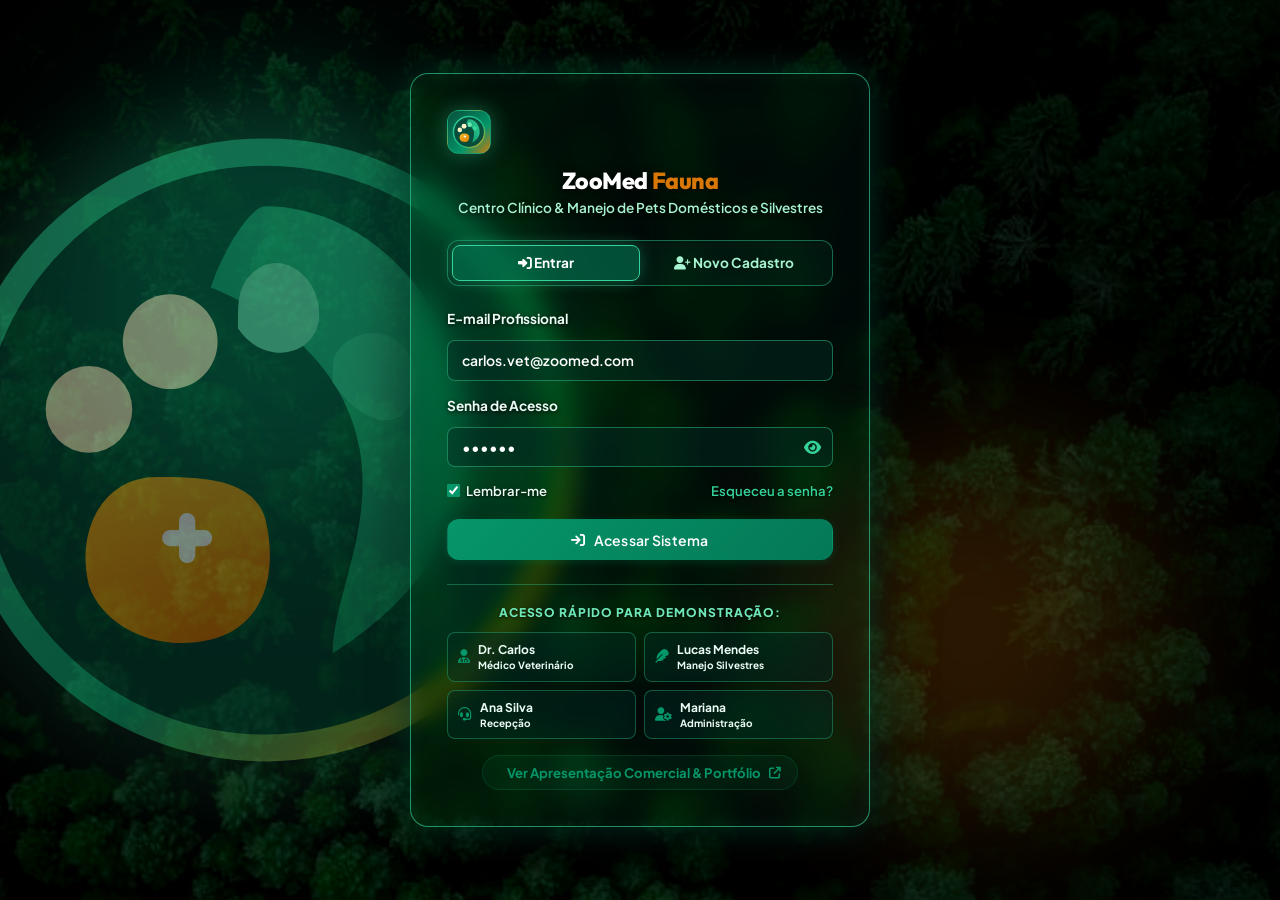
==== frontend/index.html @ 8cc3b947 "atualizações" ====
<!DOCTYPE html>
<html lang="pt-BR">
<head>
  <meta charset="UTF-8">
  <meta name="viewport" content="width=device-width, initial-scale=1.0">
  <title>ZooMed Fauna & Domésticos - Clínica Veterinária & Silvestres</title>
  <meta name="description" content="Sistema de gestão veterinária especializado em atendimento clínico médico e consultoria de manejo para pets domésticos e fauna silvestre/exótica.">
  
  <!-- Fontes do Google & Font Awesome -->
  <link rel="stylesheet" href="https://cdnjs.cloudflare.com/ajax/libs/font-awesome/6.4.0/css/all.min.css">
  <link rel="stylesheet" href="css/style.css">
</head>
<body>

  <!-- ========================================================================= -->
  <!-- TELA DE LOGIN & AUTENTICAÇÃO (Fundo Florestal Esmeralda & Card Vidro Fosco)  -->
  <!-- ========================================================================= -->
  <div id="login-screen" class="login-screen">
    
    <!-- Imagem de Fundo com Textura Natural e Camada de Ofuscamento Esmeralda -->
    <div class="login-bg-photo">
      <img src="assets/images/forest-bg.jpg" alt="Floresta Fauna" class="login-forest-img">
    </div>
    <div class="login-bg-overlay"></div>

    <!-- Orbes Ambientais de Luz Orgânica -->
    <div class="ambient-orb ambient-orb-1"></div>
    <div class="ambient-orb ambient-orb-2"></div>

    <!-- Marca d'Água Monumental da Logo ZooMed Fauna no Canto Esquerdo -->
    <div class="login-bg-watermark">
      <svg viewBox="0 0 48 48" fill="none" xmlns="http://www.w3.org/2000/svg">
        <defs>
          <linearGradient id="wm-grad-primary" x1="0%" y1="0%" x2="100%" y2="100%">
            <stop offset="0%" stop-color="#34d399" />
            <stop offset="60%" stop-color="#10b981" />
            <stop offset="100%" stop-color="#f59e0b" />
          </linearGradient>
          <linearGradient id="wm-grad-leaf" x1="0%" y1="100%" x2="100%" y2="0%">
            <stop offset="0%" stop-color="#059669" />
            <stop offset="100%" stop-color="#34d399" />
          </linearGradient>
          <linearGradient id="wm-grad-amber" x1="0%" y1="0%" x2="100%" y2="100%">
            <stop offset="0%" stop-color="#fbbf24" />
            <stop offset="100%" stop-color="#d97706" />
          </linearGradient>
        </defs>
        <circle cx="24" cy="24" r="22" fill="#064e3b" stroke="url(#wm-grad-primary)" stroke-width="2" />
        <path d="M24 6 C32 6 40 14 39 26 C38 31 34 36 29 39 C29 35 32 30 31 24 C30 18 25 14 20 12 C21 9 23 6 24 6Z" fill="url(#wm-grad-leaf)" opacity="0.95" />
        <path d="M16 26 C12 26 10 30 11 34 C12 37 16 39 20 38 C24 37 25 33 24 29 C23 26 19 26 16 26 Z" fill="url(#wm-grad-amber)" />
        <circle cx="11" cy="21" r="3.2" fill="#fef3c7" />
        <circle cx="17" cy="16" r="3.5" fill="#fef3c7" />
        <path d="M23 11 C25 9 28 11 28 14 C28 17 24 18 22 15 C22 13 22 12 23 11 Z" fill="#6ee7b7" />
        <path d="M30 16 C33 14 36 17 35 20 C34 23 31 22 29 19 C29 17 29 17 30 16 Z" fill="#34d399" />
        <path d="M17 30.5 H19.5 M18.25 29.25 V31.75" stroke="#ffffff" stroke-width="1.2" stroke-linecap="round" />
      </svg>
    </div>

    <!-- Card de Login Centralizado em Vidro Fosco -->
    <div class="login-card-glass">
      
      <!-- Cabeçalho com Emblema da Marca -->
      <div class="login-header">
        <div class="brand-logo-wrap login-logo-center">
          <svg viewBox="0 0 48 48" fill="none" xmlns="http://www.w3.org/2000/svg">
            <defs>
              <linearGradient id="login-grad-primary" x1="0%" y1="0%" x2="100%" y2="100%">
                <stop offset="0%" stop-color="#34d399" />
                <stop offset="60%" stop-color="#10b981" />
                <stop offset="100%" stop-color="#f59e0b" />
              </linearGradient>
              <linearGradient id="login-grad-leaf" x1="0%" y1="100%" x2="100%" y2="0%">
                <stop offset="0%" stop-color="#059669" />
                <stop offset="100%" stop-color="#34d399" />
              </linearGradient>
              <linearGradient id="login-grad-amber" x1="0%" y1="0%" x2="100%" y2="100%">
                <stop offset="0%" stop-color="#fbbf24" />
                <stop offset="100%" stop-color="#d97706" />
              </linearGradient>
            </defs>
            <circle cx="24" cy="24" r="22" fill="#064e3b" stroke="url(#login-grad-primary)" stroke-width="2" />
            <path d="M24 6 C32 6 40 14 39 26 C38 31 34 36 29 39 C29 35 32 30 31 24 C30 18 25 14 20 12 C21 9 23 6 24 6Z" fill="url(#login-grad-leaf)" opacity="0.95" />
            <path d="M16 26 C12 26 10 30 11 34 C12 37 16 39 20 38 C24 37 25 33 24 29 C23 26 19 26 16 26 Z" fill="url(#login-grad-amber)" />
            <circle cx="11" cy="21" r="3.2" fill="#fef3c7" />
            <circle cx="17" cy="16" r="3.5" fill="#fef3c7" />
            <path d="M23 11 C25 9 28 11 28 14 C28 17 24 18 22 15 C22 13 22 12 23 11 Z" fill="#6ee7b7" />
            <path d="M30 16 C33 14 36 17 35 20 C34 23 31 22 29 19 C29 17 29 17 30 16 Z" fill="#34d399" />
            <path d="M17 30.5 H19.5 M18.25 29.25 V31.75" stroke="#ffffff" stroke-width="1.2" stroke-linecap="round" />
          </svg>
        </div>
        <h2>ZooMed <span style="color:var(--accent-amber);">Fauna</span></h2>
        <p>Centro Clínico & Manejo de Pets Domésticos e Silvestres</p>
      </div>

      <!-- Abas de Alternância: Entrar vs. Cadastre-se -->
      <div class="login-tabs">
        <button type="button" class="login-tab-btn active" id="btn-tab-login" onclick="switchAuthTab('login')">
          <i class="fa-solid fa-right-to-bracket"></i> Entrar
        </button>
        <button type="button" class="login-tab-btn" id="btn-tab-cadastro" onclick="switchAuthTab('cadastro')">
          <i class="fa-solid fa-user-plus"></i> Novo Cadastro
        </button>
      </div>

      <!-- Formulário 1: Login de Usuário Existente -->
      <div id="auth-login-view" class="auth-form-view active">
        <form id="form-login" onsubmit="fazerLogin(event)">
          <div class="form-group mb-2">
            <label class="form-label" for="login-email">E-mail Profissional</label>
            <input type="email" id="login-email" class="form-control" placeholder="carlos.vet@zoomed.com" value="carlos.vet@zoomed.com" required>
          </div>

          <div class="form-group">
            <label class="form-label" for="login-password">Senha de Acesso</label>
            <div class="password-input-wrap">
              <input type="password" id="login-password" class="form-control" placeholder="••••••••" value="123456" required>
              <button type="button" class="password-toggle-btn" onclick="togglePasswordVisibility('login-password', 'login-pwd-icon')">
                <i class="fa-solid fa-eye" id="login-pwd-icon"></i>
              </button>
            </div>
          </div>

          <div class="form-actions-bar">
            <label style="display:flex; align-items:center; gap:0.4rem; cursor:pointer;">
              <input type="checkbox" checked style="accent-color:var(--primary);"> Lembrar-me
            </label>
            <a href="javascript:void(0)" onclick="alert('Instruções de recuperação enviadas para o e-mail cadastrado.')" style="color:var(--primary-hover); text-decoration:none; font-weight:600;">Esqueceu a senha?</a>
          </div>

          <button type="submit" class="btn btn-primary login-submit-btn">
            <i class="fa-solid fa-arrow-right-to-bracket"></i> Acessar Sistema
          </button>
        </form>
      </div>

      <!-- Formulário 2: Novo Cadastro de Profissional -->
      <div id="auth-cadastro-view" class="auth-form-view">
        <form id="form-cadastro-auth" onsubmit="fazerCadastroAuth(event)">
          <div class="form-group mb-2">
            <label class="form-label">Nome Completo *</label>
            <input type="text" id="auth-reg-nome" class="form-control" placeholder="Ex: Dra. Juliana Matos" required>
          </div>

          <div class="form-group mb-2">
            <label class="form-label">E-mail *</label>
            <input type="email" id="auth-reg-email" class="form-control" placeholder="juliana.vet@zoomed.com" required>
          </div>

          <div class="form-group mb-2">
            <label class="form-label">Cargo / Especialidade *</label>
            <select id="auth-reg-cargo" class="form-control" required onchange="toggleAuthRegCRMV(this.value)">
              <option value="Veterinário">Médico(a) Veterinário(a)</option>
              <option value="Adestrador / Esp. Silvestres">Adestrador / Especialista em Silvestres</option>
              <option value="Atendente">Atendente / Recepcionista</option>
            </select>
          </div>

          <div class="form-group mb-2" id="auth-reg-crmv-group">
            <label class="form-label">Número do CRMV *</label>
            <input type="text" id="auth-reg-crmv" class="form-control" placeholder="CRMV/SP 99887">
          </div>

          <div class="form-group mb-2">
            <label class="form-label">Criar Senha *</label>
            <input type="password" id="auth-reg-password" class="form-control" placeholder="Mínimo 6 caracteres" required>
          </div>

          <button type="submit" class="btn btn-primary login-submit-btn mt-1">
            <i class="fa-solid fa-check"></i> Concluir Cadastro & Entrar
          </button>
        </form>
      </div>

      <!-- Seção de Acesso Rápido (Demonstração de Perfis) -->
      <div class="login-quick-section">
        <div class="login-quick-title">Acesso Rápido para Demonstração:</div>
        <div class="login-quick-grid">
          <button type="button" class="quick-user-btn" onclick="loginQuick('vet')" title="Entrar como Dr. Carlos">
            <i class="fa-solid fa-user-doctor"></i>
            <div><strong>Dr. Carlos</strong><br><small>Médico Veterinário</small></div>
          </button>
          <button type="button" class="quick-user-btn" onclick="loginQuick('adestrador')" title="Entrar como Lucas Mendes">
            <i class="fa-solid fa-feather"></i>
            <div><strong>Lucas Mendes</strong><br><small>Manejo Silvestres</small></div>
          </button>
          <button type="button" class="quick-user-btn" onclick="loginQuick('recepcao')" title="Entrar como Ana Silva">
            <i class="fa-solid fa-headset"></i>
            <div><strong>Ana Silva</strong><br><small>Recepção</small></div>
          </button>
          <button type="button" class="quick-user-btn" onclick="loginQuick('admin')" title="Entrar como Mariana">
            <i class="fa-solid fa-user-gear"></i>
            <div><strong>Mariana</strong><br><small>Administração</small></div>
          </button>
        </div>
        <div style="margin-top: 16px; text-align: center;">
          <a href="portfolio.html" target="_blank" style="display: inline-flex; align-items: center; gap: 8px; font-size: 0.82rem; font-weight: 700; color: #059669; text-decoration: none; padding: 8px 16px; background: rgba(5, 150, 105, 0.08); border-radius: 50px; border: 1px solid rgba(5, 150, 105, 0.2); transition: all 0.2s ease;">
            <i class="fa-solid fa-sparkles" style="color: #d97706;"></i> Ver Apresentação Comercial & Portfólio
            <i class="fa-solid fa-arrow-up-right-from-square" style="font-size: 0.75rem;"></i>
          </a>
        </div>
      </div>

    </div>
  </div>

  <!-- ========================================================================= -->
  <!-- APLICAÇÃO PRINCIPAL (APP CONTAINER)                                       -->
  <!-- ========================================================================= -->
  <div id="app-container" style="display:none;">
    
    <!-- Sidebar de Navegação -->
    <aside class="sidebar">
      <div>
        <!-- Logo e Marca com Identidade Bio-Harmônica -->
        <div class="brand">
          <div class="brand-logo-wrap" title="ZooMed Fauna & Domésticos">
            <svg viewBox="0 0 48 48" fill="none" xmlns="http://www.w3.org/2000/svg">
              <defs>
                <linearGradient id="logo-grad-primary" x1="0%" y1="0%" x2="100%" y2="100%">
                  <stop offset="0%" stop-color="#34d399" />
                  <stop offset="60%" stop-color="#10b981" />
                  <stop offset="100%" stop-color="#f59e0b" />
                </linearGradient>
                <linearGradient id="logo-grad-leaf" x1="0%" y1="100%" x2="100%" y2="0%">
                  <stop offset="0%" stop-color="#059669" />
                  <stop offset="100%" stop-color="#34d399" />
                </linearGradient>
                <linearGradient id="logo-grad-amber" x1="0%" y1="0%" x2="100%" y2="100%">
                  <stop offset="0%" stop-color="#fbbf24" />
                  <stop offset="100%" stop-color="#d97706" />
                </linearGradient>
              </defs>
              
              <!-- Círculo de Proteção e Fundo Orgânico -->
              <circle cx="24" cy="24" r="22" fill="#064e3b" stroke="url(#logo-grad-primary)" stroke-width="2" />
              
              <!-- Folha Tropical & Silhueta Silvestre -->
              <path d="M24 6 C32 6 40 14 39 26 C38 31 34 36 29 39 C29 35 32 30 31 24 C30 18 25 14 20 12 C21 9 23 6 24 6Z" fill="url(#logo-grad-leaf)" opacity="0.95" />
              <path d="M24 6 C28 14 31 22 29 39" stroke="#a7f3d0" stroke-width="1.2" stroke-linecap="round" opacity="0.6"/>
              <path d="M27 16 C31 16 34 18 36 22" stroke="#a7f3d0" stroke-width="1.2" stroke-linecap="round" opacity="0.6"/>

              <!-- Pata Pet Doméstica Acolhedora -->
              <path d="M16 26 C12 26 10 30 11 34 C12 37 16 39 20 38 C24 37 25 33 24 29 C23 26 19 26 16 26 Z" fill="url(#logo-grad-amber)" />
              
              <!-- Dígitos de Transição Doméstico -> Silvestre -->
              <circle cx="11" cy="21" r="3.2" fill="#fef3c7" />
              <circle cx="17" cy="16" r="3.5" fill="#fef3c7" />
              <path d="M23 11 C25 9 28 11 28 14 C28 17 24 18 22 15 C22 13 22 12 23 11 Z" fill="#6ee7b7" />
              <path d="M30 16 C33 14 36 17 35 20 C34 23 31 22 29 19 C29 17 29 17 30 16 Z" fill="#34d399" />
              
              <!-- Cruz de Saúde Veterinária -->
              <path d="M17 30.5 H19.5 M18.25 29.25 V31.75" stroke="#ffffff" stroke-width="1.2" stroke-linecap="round" />
            </svg>
          </div>
          
          <div class="brand-text-container">
            <div class="brand-title">ZooMed <span class="accent-text">Fauna</span></div>
            <div class="brand-subtitle">Domésticos & Silvestres</div>
            <div class="brand-badge-pill">Atendimento Integrado</div>
          </div>
        </div>

        <!-- Menu Lateral com Módulos Separados -->
        <nav class="nav-menu">
          <a class="nav-item active" data-tab="dashboard" id="nav-item-dashboard">
            <i class="fa-solid fa-chart-pie"></i>
            <span>Dashboard / Fila</span>
            <span class="badge-count" id="badge-fila-count">0</span>
          </a>
          <a class="nav-item" data-tab="funcionarios" id="nav-item-funcionarios">
            <i class="fa-solid fa-user-doctor"></i>
            <span>Corpo Clínico & Equipe</span>
          </a>
          <a class="nav-item" data-tab="tutores-pets" id="nav-item-tutores-pets">
            <i class="fa-solid fa-shield-cat"></i>
            <span>Tutores & Pacientes</span>
          </a>
          <a class="nav-item" data-tab="agenda" id="nav-item-agenda">
            <i class="fa-solid fa-calendar-check"></i>
            <span>Agenda & Atendimentos</span>
          </a>
          
          <!-- Módulo Médico Separado -->
          <a class="nav-item" data-tab="prontuario-clinico" id="nav-vet-item">
            <i class="fa-solid fa-stethoscope"></i>
            <span>Prontuário Clínico (Vet)</span>
          </a>

          <!-- Módulo de Manejo Silvestre Separado -->
          <a class="nav-item" data-tab="guia-manejo" id="nav-manejo-item">
            <i class="fa-solid fa-leaf"></i>
            <span>Guia de Manejo Silvestre</span>
          </a>

          <!-- Atalho para o Showcase / Portfólio de Apresentação -->
          <a class="nav-item" href="portfolio.html" target="_blank" style="margin-top: 14px; background: rgba(5, 150, 105, 0.12); border: 1px dashed rgba(5, 150, 105, 0.4); color: var(--primary);">
            <i class="fa-solid fa-sparkles" style="color: var(--accent-amber);"></i>
            <span>Apresentação / Showcase</span>
            <i class="fa-solid fa-arrow-up-right-from-square" style="font-size: 0.72rem; margin-left: auto; opacity: 0.7;"></i>
          </a>
        </nav>
      </div>

      <!-- Seletor de Perfil de Usuário Logado & Botão de Logout -->
      <div class="user-profile-widget">
        <div class="user-profile-label">
          <i class="fa-solid fa-circle-user"></i>
          Perfil Ativo no Sistema
        </div>
        <select id="user-role-select" class="role-select" onchange="switchUserRole(this.value)">
          <option value="vet">Dr. Carlos (Médico Veterinário)</option>
          <option value="adestrador">Lucas Mendes (Adestrador / Silvestres)</option>
          <option value="recepcao">Ana Silva (Atendente Recepção)</option>
          <option value="admin">Mariana (Administradora Geral)</option>
        </select>
        <button type="button" class="btn-logout" onclick="fazerLogout()">
          <i class="fa-solid fa-right-from-bracket"></i> Encerrar Sessão
        </button>
      </div>
    </aside>

    <!-- Área Principal -->
    <div class="main-wrapper">
      
      <!-- Topbar Header -->
      <header class="topbar">
        <div class="page-header-info">
          <h1 id="page-title">Dashboard & Fila do Dia</h1>
          <p id="page-subtitle">Acompanhamento dos atendimentos clínicos e consultorias de manejo para pets comuns e silvestres</p>
        </div>

        <div class="topbar-actions">
          <div class="active-role-badge" id="role-badge">
            <i class="fa-solid fa-user-doctor"></i>
            <span id="role-badge-text">Dr. Carlos Eduardo (Médico Veterinário)</span>
          </div>
          <span style="font-size: 0.85rem; color: var(--text-muted); font-weight: 500;" id="current-date-display">--/--/----</span>
        </div>
      </header>

      <!-- Conteúdo da Aplicação -->
      <main class="content-area">

        <!-- =================================================================== -->
        <!-- ABA 1: DASHBOARD & FILA DO DIA                                      -->
        <!-- =================================================================== -->
        <section id="dashboard" class="tab-content active">
          
          <!-- Banner Temático Bio-Harmônico -->
          <div class="hero-welcome-banner">
            <div class="hero-content">
              <h2><i class="fa-solid fa-leaf"></i> Centro Veterinário Integrado: Fauna & Pets</h2>
              <p>Módulos especializados e independentes para <strong>Atendimento Médico Veterinário (Prontuário & CRMV)</strong> e <strong>Consultoria de Manejo Silvestre (Recinto, Enriquecimento e Bem-Estar)</strong>.</p>
              <div class="hero-tags">
                <span class="hero-tag"><i class="fa-solid fa-stethoscope"></i> Prontuário Clínico</span>
                <span class="hero-tag"><i class="fa-solid fa-feather-pointed"></i> Guia de Manejo Silvestre</span>
                <span class="hero-tag"><i class="fa-solid fa-dog"></i> Cães & Gatos</span>
                <span class="hero-tag"><i class="fa-solid fa-dove"></i> Aves & Répteis</span>
              </div>
            </div>
          </div>

          <!-- Cards de Métricas -->
          <div class="metrics-grid">
            <div class="metric-card">
              <div class="metric-icon blue">
                <i class="fa-solid fa-calendar-check"></i>
              </div>
              <div class="metric-data">
                <h3>Atendimentos Hoje</h3>
                <div class="value" id="metric-consultas-hoje">0</div>
              </div>
            </div>

            <div class="metric-card amber">
              <div class="metric-icon amber">
                <i class="fa-solid fa-hourglass-half"></i>
              </div>
              <div class="metric-data">
                <h3>Aguardando na Fila</h3>
                <div class="value" id="metric-aguardando">0</div>
              </div>
            </div>

            <div class="metric-card silvestre">
              <div class="metric-icon silvestre">
                <i class="fa-solid fa-feather-pointed"></i>
              </div>
              <div class="metric-data">
                <h3>Fauna Silvestre / Exótica</h3>
                <div class="value" id="metric-silvestres">0</div>
              </div>
            </div>

            <div class="metric-card domestico">
              <div class="metric-icon domestico">
                <i class="fa-solid fa-paw"></i>
              </div>
              <div class="metric-data">
                <h3>Pets Domésticos</h3>
                <div class="value" id="metric-domesticos">0</div>
              </div>
            </div>
          </div>

          <!-- Fila do Dia -->
          <div class="panel">
            <div class="panel-header">
              <div class="panel-title">
                <i class="fa-solid fa-list-check"></i>
                Fila de Atendimento do Dia
              </div>
            </div>

            <div class="table-responsive">
              <table class="custom-table">
                <thead>
                  <tr>
                    <th>Horário</th>
                    <th>Paciente (Pet & Categoria)</th>
                    <th>Tutor Responsável</th>
                    <th>Tipo de Serviço</th>
                    <th>Profissional Responsável</th>
                    <th>Status</th>
                    <th class="text-right">Ações Rápidas</th>
                  </tr>
                </thead>
                <tbody id="fila-dia-tbody">
                  <!-- Inserido via app.js -->
                </tbody>
              </table>
            </div>
          </div>
        </section>

        <!-- =================================================================== -->
        <!-- ABA 2: CADASTRO DE FUNCIONÁRIOS                                     -->
        <!-- =================================================================== -->
        <section id="funcionarios" class="tab-content">
          <div class="panel">
            <div class="panel-header">
              <div class="panel-title">
                <i class="fa-solid fa-user-doctor"></i>
                Corpo Clínico e Equipe Especializada
              </div>
              <button class="btn btn-primary" onclick="abrirModalNovoFuncionario()">
                <i class="fa-solid fa-user-plus"></i> Novo Membro da Equipe
              </button>
            </div>

            <div class="search-filter-bar">
              <div class="search-box">
                <i class="fa-solid fa-magnifying-glass"></i>
                <input type="text" class="search-input" placeholder="Buscar por nome, cargo ou CPF..." onkeyup="filterFuncionarios(this.value)">
              </div>
            </div>

            <div class="table-responsive">
              <table class="custom-table">
                <thead>
                  <tr>
                    <th>Profissional</th>
                    <th>CPF & Contato</th>
                    <th>Cargo / Perfil</th>
                    <th>Especialidade & Registro</th>
                    <th class="text-right">Ações</th>
                  </tr>
                </thead>
                <tbody id="funcionarios-tbody">
                  <!-- Inserido via app.js -->
                </tbody>
              </table>
            </div>
          </div>
        </section>

        <!-- =================================================================== -->
        <!-- ABA 3: TUTORES & PETS (Domésticos & Silvestres)                    -->
        <!-- =================================================================== -->
        <section id="tutores-pets" class="tab-content">
          <div class="panel">
            <div class="panel-header">
              <div class="panel-title">
                <i class="fa-solid fa-shield-cat"></i>
                Tutores e Pacientes (Domésticos & Silvestres)
              </div>
              <button class="btn btn-primary" onclick="abrirModalNovoTutor()">
                <i class="fa-solid fa-plus"></i> Cadastrar Tutor & Pet
              </button>
            </div>

            <div class="search-filter-bar">
              <div class="search-box">
                <i class="fa-solid fa-magnifying-glass"></i>
                <input type="text" id="search-tutor-input" class="search-input" placeholder="Buscar por Nome do Tutor, CPF, Espécie ou Nome do Pet..." onkeyup="filterTutores(this.value)">
              </div>
            </div>

            <div class="table-responsive">
              <table class="custom-table">
                <thead>
                  <tr>
                    <th>Tutor Responsável</th>
                    <th>CPF</th>
                    <th>WhatsApp / Contato</th>
                    <th>Pets Vinculados (Domésticos e Silvestres)</th>
                    <th class="text-right">Ações</th>
                  </tr>
                </thead>
                <tbody id="tutores-tbody">
                  <!-- Inserido via app.js -->
                </tbody>
              </table>
            </div>
          </div>
        </section>

        <!-- =================================================================== -->
        <!-- ABA 4: AGENDA INTEGRADA                                             -->
        <!-- =================================================================== -->
        <section id="agenda" class="tab-content">
          <div class="panel">
            <div class="panel-header">
              <div class="panel-title">
                <i class="fa-solid fa-calendar-check"></i>
                Agenda de Consultas Clínicas & Manejo Silvestre
              </div>
              <button class="btn btn-primary" onclick="abrirModalNovoAgendamento()">
                <i class="fa-solid fa-calendar-plus"></i> Agendar Atendimento
              </button>
            </div>

            <div class="search-filter-bar">
              <div class="form-group" style="flex-direction: row; align-items: center; gap: 0.6rem;">
                <label class="form-label" for="agenda-date-filter"><i class="fa-solid fa-filter" style="color:var(--primary);"></i> Filtrar por Data:</label>
                <input type="date" id="agenda-date-filter" class="form-control" style="width: auto;" onchange="loadAgendaTable(this.value)">
              </div>
            </div>

            <div class="table-responsive">
              <table class="custom-table">
                <thead>
                  <tr>
                    <th>Data / Hora</th>
                    <th>Paciente (Pet & Categoria)</th>
                    <th>Tutor Responsável</th>
                    <th>Tipo de Atendimento</th>
                    <th>Profissional</th>
                    <th>Status</th>
                    <th class="text-right">Ações</th>
                  </tr>
                </thead>
                <tbody id="agenda-tbody">
                  <!-- Inserido via app.js -->
                </tbody>
              </table>
            </div>
          </div>
        </section>

        <!-- =================================================================== -->
        <!-- ABA 5: PRONTUÁRIO CLÍNICO (MÉDICO VETERINÁRIO)                     -->
        <!-- =================================================================== -->
        <section id="prontuario-clinico" class="tab-content">
          
          <div id="vet-role-banner" class="alert-banner mb-2" style="background-color: var(--badge-vet-bg); color: var(--badge-vet-text); border-color: var(--badge-vet-border);">
            <i class="fa-solid fa-user-doctor"></i>
            <span id="vet-banner-text"><strong>Módulo Clínico Veterinário:</strong> Preenchimento de exame físico, diagnóstico clínico e emissão de receita com CRMV.</span>
          </div>

          <div class="form-grid" style="grid-template-columns: 1fr 2.2fr;">
            
            <!-- Painel Esquerdo: Paciente & Vacinas -->
            <div class="panel">
              <div class="panel-header">
                <div class="panel-title">
                  <i class="fa-solid fa-paw"></i> Paciente em Consulta
                </div>
              </div>

              <div class="form-group">
                <label class="form-label">Selecionar Paciente:</label>
                <select id="vet-pet-select" class="form-control" onchange="onSelectPetVet(this.value)">
                  <option value="">-- Selecione um paciente --</option>
                </select>
              </div>

              <div id="vet-selected-pet-card" class="mt-2" style="display:none; background-color: var(--bg-main); padding: 1.1rem; border-radius: var(--radius-md); border: 1px solid var(--border);">
                <div class="entity-info mb-2">
                  <div class="pet-avatar" id="vet-pet-avatar"><i class="fa-solid fa-paw"></i></div>
                  <div class="entity-details">
                    <div class="title" id="vet-pet-name">Kiko</div>
                    <div class="subtitle" id="vet-pet-species">Silvestre • Papagaio Verdadeiro</div>
                  </div>
                </div>
                <hr style="border:0; border-top:1px solid var(--border-subtle); margin:0.75rem 0;">
                <p style="font-size:0.8rem; color:var(--text-secondary); margin-bottom: 4px;"><strong>Tutor:</strong> <span id="vet-pet-tutor">Mariana Oliveira</span></p>
                <p style="font-size:0.8rem; color:var(--text-secondary); margin-bottom: 4px;"><strong>Idade / Peso:</strong> <span id="vet-pet-age-weight">4 anos | 420g</span></p>
              </div>

              <!-- Vacinas e Vermifugação -->
              <div class="panel-header mt-2" style="margin-bottom:0.75rem;">
                <div class="panel-title" style="font-size:0.95rem;">
                  <i class="fa-solid fa-syringe"></i> Imunizações & Tratamentos
                </div>
                <button class="btn btn-secondary btn-sm" onclick="openModal('modal-nova-vacina')">+ Registrar</button>
              </div>

              <div id="vet-vaccines-list" style="font-size:0.825rem; color: var(--text-secondary);">
                <em>Selecione um paciente para ver o histórico.</em>
              </div>
            </div>

            <!-- Painel Direito: Formulário de Prontuário Médico -->
            <div class="panel">
              <div class="panel-header">
                <div class="panel-title">
                  <i class="fa-solid fa-notes-medical"></i>
                  Prontuário Médico Veterinário
                </div>
                <button class="btn btn-outline btn-sm" onclick="abrirModalReceitaVet()" id="btn-emitir-receita">
                  <i class="fa-solid fa-file-prescription"></i> Emitir Receita Médica (CRMV)
                </button>
              </div>

              <form id="form-prontuario-vet" onsubmit="salvarProntuarioVet(event)">
                <div class="form-grid mb-2">
                  <div class="form-group full-width">
                    <label class="form-label">Queixa Clínica Principal & Anamnese Médica *</label>
                    <textarea id="vet-queixa" class="form-control" placeholder="Descreva os sintomas clínicos relatados pelo tutor (ex: apatia, tosse, êmese, lesões cutâneas, alterações em fezes)..." required></textarea>
                  </div>

                  <div class="form-group">
                    <label class="form-label">Temperatura (°C) / FC / FR</label>
                    <input type="text" id="vet-sinais-vitais" class="form-control" placeholder="Ex: T: 38.5°C | FC: 120 bpm | FR: 30 mpm">
                  </div>

                  <div class="form-group">
                    <label class="form-label">Mucosas & Hidratação</label>
                    <input type="text" id="vet-mucosas" class="form-control" placeholder="Ex: Normocoradas, TPC 2s, Hidratado">
                  </div>

                  <div class="form-group full-width">
                    <label class="form-label">Achados do Exame Físico Específico</label>
                    <textarea id="vet-exame-fisico" class="form-control" style="min-height:75px;" placeholder="Ausculta cardiopulmonar, palpação abdominal, carapaça/escamas ou pelagem, cavidade oral..."></textarea>
                  </div>

                  <div class="form-group full-width">
                    <label class="form-label">Diagnóstico Clínico / Hipótese Diagnóstica *</label>
                    <textarea id="vet-diagnostico" class="form-control" style="min-height:75px;" placeholder="Diagnóstico definitivo ou suspeita clínica fundamentada..." required></textarea>
                  </div>

                  <div class="form-group full-width">
                    <label class="form-label">Conduta Terapêutica, Exames Solicitados & Prescrição *</label>
                    <textarea id="vet-conduta" class="form-control" style="min-height:85px;" placeholder="Prescrição de medicamentos, dosagens, fluidoterapia, exames complementares (RX, sangue, coproparasitológico)..." required></textarea>
                  </div>
                </div>

                <div style="display:flex; justify-content:flex-end; gap:0.75rem;" class="mt-2">
                  <button type="submit" class="btn btn-primary">
                    <i class="fa-solid fa-floppy-disk"></i> Salvar Prontuário Clínico
                  </button>
                </div>
              </form>

              <!-- Histórico Clínico Médico -->
              <div class="mt-2" style="border-top:1px solid var(--border-subtle); padding-top:1.25rem;">
                <h3 style="font-size:0.95rem; font-family:var(--font-heading); font-weight:700; color:var(--text-main);">
                  <i class="fa-solid fa-clock-rotate-left" style="color:var(--primary);"></i> Histórico de Consultas Clínicas
                </h3>
                <div id="vet-timeline-container" class="timeline">
                  <p style="font-size:0.85rem; color:var(--text-muted); padding-top:0.5rem;">Nenhum paciente selecionado.</p>
                </div>
              </div>
            </div>

          </div>
        </section>

        <!-- =================================================================== -->
        <!-- ABA 6: GUIA DE MANEJO SILVESTRE (ADESTRADOR / SILVESTRES)          -->
        <!-- =================================================================== -->
        <section id="guia-manejo" class="tab-content">
          
          <div id="adestrador-role-banner" class="alert-banner mb-2" style="background-color: var(--badge-adestrador-bg); color: var(--badge-adestrador-text); border-color: var(--badge-adestrador-border);">
            <i class="fa-solid fa-feather"></i>
            <span><strong>Módulo de Manejo & Bem-Estar Silvestre:</strong> Avaliação comportamental, adequação de recinto e emissão do Guia Oficial de Manejo.</span>
          </div>

          <div class="form-grid" style="grid-template-columns: 1fr 2.2fr;">
            
            <!-- Painel Esquerdo: Paciente & Parâmetros Atuais do Recinto -->
            <div class="panel">
              <div class="panel-header">
                <div class="panel-title">
                  <i class="fa-solid fa-feather-pointed"></i> Animal em Consultoria
                </div>
              </div>

              <div class="form-group">
                <label class="form-label">Selecionar Paciente (Fauna / Pet):</label>
                <select id="manejo-pet-select" class="form-control" onchange="onSelectPetManejo(this.value)">
                  <option value="">-- Selecione um paciente --</option>
                </select>
              </div>

              <div id="manejo-selected-pet-card" class="mt-2" style="display:none; background-color: var(--bg-main); padding: 1.1rem; border-radius: var(--radius-md); border: 1px solid var(--border);">
                <div class="entity-info mb-2">
                  <div class="pet-avatar pet-avatar-silvestre" id="manejo-pet-avatar"><i class="fa-solid fa-feather"></i></div>
                  <div class="entity-details">
                    <div class="title" id="manejo-pet-name">Kiko</div>
                    <div class="subtitle" id="manejo-pet-species">Silvestre • Papagaio Verdadeiro</div>
                  </div>
                </div>
                <hr style="border:0; border-top:1px solid var(--border-subtle); margin:0.75rem 0;">
                <p style="font-size:0.8rem; color:var(--text-secondary); margin-bottom: 4px;"><strong>Tutor:</strong> <span id="manejo-pet-tutor">Mariana Oliveira</span></p>
                <p style="font-size:0.8rem; color:var(--text-secondary); margin-bottom: 4px;"><strong>Idade / Peso:</strong> <span id="manejo-pet-age-weight">4 anos | 420g</span></p>
                <p style="font-size:0.8rem; color:var(--text-secondary);" class="mt-1"><strong>Recinto Atual Cadastrado:</strong> <span id="manejo-pet-habitat">Viveiro de 4m² com luz natural.</span></p>
              </div>

              <!-- Dicas Rápidas de Manejo Silvestre -->
              <div class="panel-header mt-2" style="margin-bottom:0.75rem;">
                <div class="panel-title" style="font-size:0.95rem;">
                  <i class="fa-solid fa-lightbulb" style="color:var(--accent-amber);"></i> Pilares de Bem-Estar
                </div>
              </div>

              <div style="font-size:0.8rem; color:var(--text-secondary); line-height:1.5;">
                <p style="margin-bottom:6px;"><strong>1. Recinto:</strong> Espaço tridimensional, gradiente térmico e radiação UVB.</p>
                <p style="margin-bottom:6px;"><strong>2. Forrageamento:</strong> Alimentos escondidos que estimulam busca ativa.</p>
                <p><strong>3. Condicionamento:</strong> Treinamento de alvos com reforço positivo.</p>
              </div>
            </div>

            <!-- Painel Direito: Formulário de Guia de Manejo -->
            <div class="panel">
              <div class="panel-header">
                <div class="panel-title">
                  <i class="fa-solid fa-book-open-reader"></i>
                  Registro de Consultoria & Guia de Manejo Silvestre
                </div>
                <button class="btn btn-outline btn-sm" onclick="abrirModalGuiaManejo()" id="btn-emitir-guia">
                  <i class="fa-solid fa-file-lines"></i> Emitir Guia Oficial de Manejo
                </button>
              </div>

              <form id="form-guia-manejo" onsubmit="salvarGuiaManejo(event)">
                <div class="form-grid mb-2">
                  <div class="form-group full-width">
                    <label class="form-label">Queixa Comportamental & Sinais de Estresse Observados *</label>
                    <textarea id="manejo-queixa" class="form-control" placeholder="Descreva os comportamentos atípicos (ex: arranque de penas, bicagem destrutiva, agressividade territorial, estereotipia, sedentarismo)..." required></textarea>
                  </div>

                  <h4 class="full-width guia-section-title">
                    <i class="fa-solid fa-cubes"></i> Adequação e Parâmetros do Recinto (Viveiro / Gaiola / Terrário)
                  </h4>

                  <div class="form-group">
                    <label class="form-label">Dimensões Recomendadas (m / cm)</label>
                    <input type="text" id="manejo-dimensoes" class="form-control" placeholder="Ex: 2.0m (C) x 1.5m (L) x 2.0m (A)">
                  </div>

                  <div class="form-group">
                    <label class="form-label">Fotoperíodo & Iluminação UVB</label>
                    <input type="text" id="manejo-iluminacao" class="form-control" placeholder="Ex: Lâmpada UVB 5.0 | 12h luz / 12h escuro total">
                  </div>

                  <div class="form-group">
                    <label class="form-label">Gradiente Térmico & Umidade</label>
                    <input type="text" id="manejo-temperatura" class="form-control" placeholder="Ex: Ponto quente 32°C / Frio 25°C | Umidade 60%">
                  </div>

                  <div class="form-group">
                    <label class="form-label">Substrato & Poleiros Naturais</label>
                    <input type="text" id="manejo-substrato" class="form-control" placeholder="Ex: Galhos naturais de diâmetros variados (goiabeira)">
                  </div>

                  <h4 class="full-width guia-section-title">
                    <i class="fa-solid fa-puzzle-piece"></i> Plano de Enriquecimento Ambiental & Forrageamento
                  </h4>

                  <div class="form-group full-width">
                    <label class="form-label">Enriquecimento Alimentar & Forrageamento *</label>
                    <textarea id="manejo-alimentar" class="form-control" style="min-height:75px;" placeholder="Ex: Alimentos oferecidos dentro de pinhas, quebra-cabeças de papel pardo e comedouros suspensos em locais variados..." required></textarea>
                  </div>

                  <div class="form-group full-width">
                    <label class="form-label">Enriquecimento Físico, Sensorial & Cognitivo</label>
                    <textarea id="manejo-cognitivo" class="form-control" style="min-height:75px;" placeholder="Ex: Introdução de brinquedos de destruição com palha de milho, sons de natureza e escaladores em corda de sisal atóxica..."></textarea>
                  </div>

                  <h4 class="full-width guia-section-title">
                    <i class="fa-solid fa-bullseye"></i> Metas de Adestramento & Condicionamento
                  </h4>

                  <div class="form-group full-width">
                    <label class="form-label">Plano de Treinamento e Orientações para o Tutor *</label>
                    <textarea id="manejo-treinamento" class="form-control" style="min-height:85px;" placeholder="Ex: Treinamento de alvo (target) para entrada voluntária na caixa de transporte; reforço positivo com semente favorita; rotina diária de 15 minutos..." required></textarea>
                  </div>
                </div>

                <div style="display:flex; justify-content:flex-end; gap:0.75rem;" class="mt-2">
                  <button type="submit" class="btn btn-primary">
                    <i class="fa-solid fa-floppy-disk"></i> Salvar Sessão de Manejo
                  </button>
                </div>
              </form>

              <!-- Histórico de Manejo Silvestre -->
              <div class="mt-2" style="border-top:1px solid var(--border-subtle); padding-top:1.25rem;">
                <h3 style="font-size:0.95rem; font-family:var(--font-heading); font-weight:700; color:var(--text-main);">
                  <i class="fa-solid fa-clock-rotate-left" style="color:var(--accent-amber);"></i> Histórico de Consultorias de Manejo & Bem-Estar
                </h3>
                <div id="manejo-timeline-container" class="timeline">
                  <p style="font-size:0.85rem; color:var(--text-muted); padding-top:0.5rem;">Nenhum paciente selecionado.</p>
                </div>
              </div>
            </div>

          </div>
        </section>

      </main>
    </div>
  </div>

  <!-- ========================================================================= -->
  <!-- MODAIS INTERATIVOS                                                         -->
  <!-- ========================================================================= -->

  <!-- Modal 1: Novo/Editar Funcionário -->
  <div id="modal-novo-funcionario" class="modal-overlay">
    <div class="modal-card">
      <div class="modal-header">
        <h2 id="modal-funcionario-title">Cadastrar Membro da Equipe</h2>
        <button class="modal-close" onclick="closeModal('modal-novo-funcionario')">&times;</button>
      </div>
      <form id="form-novo-funcionario" onsubmit="salvarFuncionario(event)">
        <input type="hidden" id="func-id" value="">
        <div class="modal-body form-grid">
          <div class="form-group full-width">
            <label class="form-label">Nome Completo *</label>
            <input type="text" id="func-nome" class="form-control" placeholder="Ex: Dr. Carlos Eduardo ou Lucas Mendes" required>
          </div>

          <div class="form-group">
            <label class="form-label">CPF *</label>
            <input type="text" id="func-cpf" class="form-control" placeholder="000.000.000-00" required>
          </div>

          <div class="form-group">
            <label class="form-label">Telefone / WhatsApp *</label>
            <input type="text" id="func-telefone" class="form-control" placeholder="(11) 98888-7777" required>
          </div>

          <div class="form-group full-width">
            <label class="form-label">E-mail Corporativo *</label>
            <input type="email" id="func-email" class="form-control" placeholder="profissional@zoomed.com" required>
          </div>

          <div class="form-group">
            <label class="form-label">Cargo / Especialidade *</label>
            <select id="func-cargo" class="form-control" required onchange="toggleCRMVField(this.value)">
              <option value="Veterinário">Médico(a) Veterinário(a)</option>
              <option value="Adestrador / Esp. Silvestres">Adestrador / Especialista em Silvestres</option>
              <option value="Atendente">Atendente / Recepcionista</option>
            </select>
          </div>

          <div class="form-group" id="crmv-field-group">
            <label class="form-label">Número do CRMV *</label>
            <input type="text" id="func-crmv" class="form-control" placeholder="CRMV/SP 12345">
          </div>
        </div>

        <div class="modal-footer">
          <button type="button" class="btn btn-secondary" onclick="closeModal('modal-novo-funcionario')">Cancelar</button>
          <button type="submit" id="btn-salvar-funcionario" class="btn btn-primary">Salvar Membro</button>
        </div>
      </form>
    </div>
  </div>

  <!-- Modal 2: Novo/Editar Tutor & Pet (Domésticos & Silvestres) -->
  <div id="modal-novo-tutor" class="modal-overlay">
    <div class="modal-card">
      <div class="modal-header">
        <h2 id="modal-tutor-title">Cadastrar Tutor e Paciente (Doméstico ou Silvestre)</h2>
        <button class="modal-close" onclick="closeModal('modal-novo-tutor')">&times;</button>
      </div>
      <form id="form-novo-tutor" onsubmit="salvarTutorEPet(event)">
        <input type="hidden" id="tutor-id" value="">
        <input type="hidden" id="tutor-pet-id" value="">
        <div class="modal-body form-grid">
          <h3 class="full-width" style="font-size:0.95rem; border-bottom:1px solid var(--border-subtle); padding-bottom:0.35rem; color:var(--primary-dark); font-weight:700;">
            <i class="fa-solid fa-user"></i> Dados do Tutor
          </h3>
          
          <div class="form-group">
            <label class="form-label">Nome Completo *</label>
            <input type="text" id="tutor-nome" class="form-control" placeholder="Ex: Mariana Oliveira" required>
          </div>

          <div class="form-group">
            <label class="form-label">CPF *</label>
            <input type="text" id="tutor-cpf" class="form-control" placeholder="000.000.000-00" required>
          </div>

          <div class="form-group">
            <label class="form-label">WhatsApp / Telefone *</label>
            <input type="text" id="tutor-telefone" class="form-control" placeholder="(11) 99999-8888" required>
          </div>

          <div class="form-group">
            <label class="form-label">Endereço</label>
            <input type="text" id="tutor-endereco" class="form-control" placeholder="Rua, Número, Bairro, Cidade">
          </div>

          <h3 class="full-width mt-2" id="modal-tutor-pet-heading" style="font-size:0.95rem; border-bottom:1px solid var(--border-subtle); padding-bottom:0.35rem; color:var(--primary-dark); font-weight:700;">
            <i class="fa-solid fa-paw"></i> Dados do Paciente (Pet Doméstico ou Silvestre)
          </h3>

          <div class="form-group" id="group-pet-nome">
            <label class="form-label">Nome do Pet *</label>
            <input type="text" id="pet-nome" class="form-control" placeholder="Ex: Kiko, Thor, Tufão..." required>
          </div>

          <div class="form-group" id="group-pet-categoria">
            <label class="form-label">Categoria do Animal *</label>
            <select id="pet-categoria" class="form-control" required>
              <option value="Silvestre / Exótico">Silvestre / Exótico (Ave, Réptil, Roedor...)</option>
              <option value="Doméstico">Doméstico (Cão / Gato)</option>
            </select>
          </div>

          <div class="form-group" id="group-pet-especie">
            <label class="form-label">Espécie / Raça *</label>
            <input type="text" id="pet-especie-raca" class="form-control" placeholder="Ex: Papagaio Verdadeiro, Jabuti, Calopsita, Golden..." required>
          </div>

          <div class="form-group" id="group-pet-sexo">
            <label class="form-label">Sexo</label>
            <select id="pet-sexo" class="form-control">
              <option value="Macho">Macho</option>
              <option value="Fêmea">Fêmea</option>
              <option value="Indeterminado">Indeterminado / Não Sexado</option>
            </select>
          </div>

          <div class="form-group" id="group-pet-idade">
            <label class="form-label">Idade Estimada</label>
            <input type="text" id="pet-idade" class="form-control" placeholder="Ex: 4 anos, 8 meses...">
          </div>

          <div class="form-group" id="group-pet-peso">
            <label class="form-label">Peso Atual</label>
            <input type="text" id="pet-peso" class="form-control" placeholder="Ex: 420g, 2.5kg, 28kg...">
          </div>

          <div class="form-group full-width" id="group-pet-habitat">
            <label class="form-label">Observações Iniciais de Recinto & Hábitos</label>
            <textarea id="pet-habitat" class="form-control" style="min-height:65px;" placeholder="Ex: Vive em viveiro telado de 4m² com enriquecimento; dieta balanceada com sementes e frutas..."></textarea>
          </div>
        </div>

        <div class="modal-footer">
          <button type="button" class="btn btn-secondary" onclick="closeModal('modal-novo-tutor')">Cancelar</button>
          <button type="submit" id="btn-salvar-tutor" class="btn btn-primary">Concluir Cadastro</button>
        </div>
      </form>
    </div>
  </div>

  <!-- Modal: Editar Paciente (Pet) -->
  <div id="modal-editar-pet" class="modal-overlay">
    <div class="modal-card">
      <div class="modal-header">
        <h2><i class="fa-solid fa-paw" style="color:var(--primary);"></i> Editar Dados do Paciente</h2>
        <button class="modal-close" onclick="closeModal('modal-editar-pet')">&times;</button>
      </div>
      <form id="form-editar-pet" onsubmit="salvarEdicaoPet(event)">
        <input type="hidden" id="edit-pet-tutor-id" value="">
        <input type="hidden" id="edit-pet-id" value="">
        <div class="modal-body form-grid">
          <div class="form-group">
            <label class="form-label">Nome do Pet *</label>
            <input type="text" id="edit-pet-nome" class="form-control" placeholder="Ex: Kiko, Thor, Tufão..." required>
          </div>

          <div class="form-group">
            <label class="form-label">Categoria do Animal *</label>
            <select id="edit-pet-categoria" class="form-control" required>
              <option value="Silvestre / Exótico">Silvestre / Exótico (Ave, Réptil, Roedor...)</option>
              <option value="Doméstico">Doméstico (Cão / Gato)</option>
            </select>
          </div>

          <div class="form-group">
            <label class="form-label">Espécie / Raça *</label>
            <input type="text" id="edit-pet-especie-raca" class="form-control" placeholder="Ex: Papagaio Verdadeiro, Jabuti, Calopsita..." required>
          </div>

          <div class="form-group">
            <label class="form-label">Sexo</label>
            <select id="edit-pet-sexo" class="form-control">
              <option value="Macho">Macho</option>
              <option value="Fêmea">Fêmea</option>
              <option value="Indeterminado">Indeterminado / Não Sexado</option>
            </select>
          </div>

          <div class="form-group">
            <label class="form-label">Idade Estimada</label>
            <input type="text" id="edit-pet-idade" class="form-control" placeholder="Ex: 4 anos, 8 meses...">
          </div>

          <div class="form-group">
            <label class="form-label">Peso Atual</label>
            <input type="text" id="edit-pet-peso" class="form-control" placeholder="Ex: 420g, 2.5kg, 28kg...">
          </div>

          <div class="form-group full-width">
            <label class="form-label">Observações de Recinto & Hábitos</label>
            <textarea id="edit-pet-habitat" class="form-control" style="min-height:65px;" placeholder="Ex: Recinto telado de 4m² com enriquecimento; hábitos e dieta..."></textarea>
          </div>
        </div>

        <div class="modal-footer">
          <button type="button" class="btn btn-secondary" onclick="closeModal('modal-editar-pet')">Cancelar</button>
          <button type="submit" class="btn btn-primary"><i class="fa-solid fa-floppy-disk"></i> Salvar Alterações</button>
        </div>
      </form>
    </div>
  </div>

  <!-- Modal 3: Novo Agendamento -->
  <div id="modal-novo-agendamento" class="modal-overlay">
    <div class="modal-card">
      <div class="modal-header">
        <h2>Agendar Consulta ou Manejo</h2>
        <button class="modal-close" onclick="closeModal('modal-novo-agendamento')">&times;</button>
      </div>
      <form id="form-novo-agendamento" onsubmit="salvarAgendamento(event)">
        <div class="modal-body form-grid">
          <div class="form-group full-width">
            <label class="form-label"><i class="fa-solid fa-user"></i> Tutor / Cliente (Filtro)</label>
            <select id="agendamento-tutor-select" class="form-control" onchange="onAgendamentoTutorChange()">
              <option value="">-- Todos os Tutores --</option>
            </select>
          </div>

          <div class="form-group full-width">
            <label class="form-label">Selecione o Paciente (Pet / Tutor) *</label>
            <select id="agendamento-pet-select" class="form-control" required>
              <!-- Dinâmico via JS -->
            </select>
          </div>

          <div class="form-group full-width">
            <label class="form-label">Tipo de Serviço *</label>
            <select id="agendamento-tipo-servico" class="form-control" onchange="filterProfissionaisPorTipoServico()" required>
              <option value="Consulta Clínica Veterinária">Consulta Clínica Veterinária (Vet)</option>
              <option value="Consultoria de Manejo & Adestramento Silvestre">Consultoria de Manejo & Adestramento (Silvestres)</option>
              <option value="Check-up Nutricional e Recinto">Check-up de Recinto & Bem-Estar</option>
              <option value="Retorno Clínico">Retorno Clínico (Vet)</option>
              <option value="Vacinação & Imunização">Vacinação & Imunização (Vet)</option>
            </select>
          </div>

          <div class="form-group">
            <label class="form-label">Data *</label>
            <input type="date" id="agendamento-data" class="form-control" required>
          </div>

          <div class="form-group">
            <label class="form-label">Horário *</label>
            <input type="time" id="agendamento-hora" class="form-control" required>
          </div>

          <div class="form-group full-width">
            <label class="form-label">Profissional Responsável *</label>
            <select id="agendamento-profissional-select" class="form-control" required>
              <!-- Dinâmico via JS -->
            </select>
          </div>
        </div>

        <div class="modal-footer">
          <button type="button" class="btn btn-secondary" onclick="closeModal('modal-novo-agendamento')">Cancelar</button>
          <button type="submit" class="btn btn-primary">Confirmar Agendamento</button>
        </div>
      </form>
    </div>
  </div>

  <!-- Modal 4: Emissão de RECEITA MÉDICA VETERINÁRIA (Exclusivo Médico Vet) -->
  <div id="modal-receita" class="modal-overlay">
    <div class="modal-card" style="max-width:720px;">
      <div class="modal-header">
        <h2><i class="fa-solid fa-file-prescription" style="color:var(--primary);"></i> Emitir Receita Médica Veterinária Oficial</h2>
        <button class="modal-close" onclick="closeModal('modal-receita')">&times;</button>
      </div>
      <div class="modal-body">
        
        <form id="form-receita" onsubmit="gerarVisualizacaoReceita(event)">
          <div class="form-group mb-2">
            <label class="form-label">Prescrição Medicamentosa, Dosagens & Instruções de Uso:</label>
            <textarea id="receita-texto" class="form-control" style="min-height:120px;" placeholder="Ex: 1. Meloxicam 0.2% gotas - Dar 2 gotas a cada 24h por 5 dias...&#10;2. Suplemento Vitamínico A/D3 - 1 gota na água por 15 dias..." required></textarea>
          </div>

          <button type="submit" class="btn btn-primary mb-2">
            <i class="fa-solid fa-eye"></i> Visualizar Documento com CRMV
          </button>
        </form>

        <div id="recipe-preview-container" class="recipe-preview mt-2" style="display:none;">
          <div class="recipe-header">
            <h2><i class="fa-solid fa-stethoscope"></i> ZooMed Fauna & Domésticos</h2>
            <p>Clínica Veterinária Integrada & Medicina Especializada</p>
            <div class="recipe-vet-badge" id="recipe-vet-info">
              Dr. Carlos Eduardo - CRMV/SP 12345
            </div>
          </div>

          <div class="recipe-info-grid">
            <div><strong>Paciente:</strong> <span id="recipe-patient-name">Thor</span></div>
            <div><strong>Documento:</strong> <span id="recipe-doc-type">Receituário Clínico Oficial</span></div>
            <div><strong>Tutor:</strong> <span id="recipe-tutor-name">Fernanda</span></div>
            <div><strong>Data de Emissão:</strong> <span id="recipe-date-display">--/--/----</span></div>
          </div>

          <div class="recipe-medications">
            <h4 style="font-size:0.9rem; text-transform:uppercase; color:var(--primary-dark); border-bottom:1px solid var(--border-subtle); padding-bottom:0.35rem;" class="mb-2">Prescrição Medicamentosa:</h4>
            <div id="recipe-meds-list" style="white-space: pre-wrap; font-size:0.9rem; line-height:1.6;"></div>
          </div>

          <div class="recipe-footer">
            <div class="signature-line"></div>
            <p style="font-size:0.85rem; font-weight:700;" id="recipe-vet-signature">Dr. Carlos Eduardo</p>
            <p style="font-size:0.75rem; color:var(--text-muted);" id="recipe-crmv-signature">Médico Veterinário — CRMV/SP 12345</p>
          </div>
        </div>

      </div>
      <div class="modal-footer">
        <button type="button" class="btn btn-secondary" onclick="closeModal('modal-receita')">Fechar</button>
        <button type="button" class="btn btn-primary" onclick="imprimirReceita()">
          <i class="fa-solid fa-print"></i> Imprimir Receita
        </button>
      </div>
    </div>
  </div>

  <!-- Modal 5: Emissão de GUIA OFICIAL DE MANEJO SILVESTRE (Exclusivo Adestrador / Silvestres) -->
  <div id="modal-guia-manejo" class="modal-overlay">
    <div class="modal-card" style="max-width:720px;">
      <div class="modal-header">
        <h2><i class="fa-solid fa-book-open-reader" style="color:var(--accent-amber);"></i> Emitir Guia Oficial de Manejo Silvestre & Bem-Estar</h2>
        <button class="modal-close" onclick="closeModal('modal-guia-manejo')">&times;</button>
      </div>
      <div class="modal-body">
        
        <form id="form-doc-guia" onsubmit="gerarVisualizacaoGuia(event)">
          <div class="form-group mb-2">
            <label class="form-label">Orientações Gerais de Manejo, Dieta e Rotinas:</label>
            <textarea id="doc-guia-texto" class="form-control" style="min-height:110px;" placeholder="Insira recomendações complementares de ambientação, horários de forrageamento e sessões de condicionamento para o tutor..." required></textarea>
          </div>

          <button type="submit" class="btn btn-primary mb-2">
            <i class="fa-solid fa-eye"></i> Visualizar Guia de Manejo
          </button>
        </form>

        <div id="guia-preview-container" class="guia-preview-box mt-2" style="display:none;">
          <div class="guia-header">
            <h2><i class="fa-solid fa-leaf"></i> ZooMed Fauna & Domésticos</h2>
            <p style="font-size:0.85rem; color:var(--text-secondary);">Centro de Manejo, Enriquecimento e Bem-Estar de Animais Silvestres & Exóticos</p>
            <div class="status-badge badge-adestrador mt-1" id="guia-consultor-info">
              Lucas Mendes — Especialista em Manejo & Comportamento
            </div>
          </div>

          <div class="recipe-info-grid">
            <div><strong>Animal / Espécie:</strong> <span id="guia-patient-name">Kiko (Papagaio Verdadeiro)</span></div>
            <div><strong>Documento:</strong> <span>Guia de Manejo Silvestre</span></div>
            <div><strong>Tutor:</strong> <span id="guia-tutor-name">Mariana</span></div>
            <div><strong>Data da Consultoria:</strong> <span id="guia-date-display">--/--/----</span></div>
          </div>

          <h4 class="guia-section-title"><i class="fa-solid fa-cubes"></i> Parâmetros Técnicos do Recinto</h4>
          <div class="recinto-params-grid">
            <div class="param-box">
              <label>Dimensões Ideais</label>
              <div class="param-val" id="guia-recinto-dim">Conforme prescrito</div>
            </div>
            <div class="param-box">
              <label>Iluminação & UVB</label>
              <div class="param-val" id="guia-recinto-luz">UVB 5.0 / 12h</div>
            </div>
            <div class="param-box">
              <label>Térmica & Umidade</label>
              <div class="param-val" id="guia-recinto-temp">Gradiente térmico</div>
            </div>
          </div>

          <h4 class="guia-section-title"><i class="fa-solid fa-puzzle-piece"></i> Plano de Enriquecimento & Forrageamento</h4>
          <div id="guia-enrichment-text" style="font-size:0.875rem; line-height:1.6; margin-bottom:1rem; white-space:pre-wrap;"></div>

          <h4 class="guia-section-title"><i class="fa-solid fa-bullseye"></i> Metas de Condicionamento & Rotina</h4>
          <div id="guia-training-text" style="font-size:0.875rem; line-height:1.6; white-space:pre-wrap;"></div>

          <div class="recipe-footer">
            <div class="signature-line"></div>
            <p style="font-size:0.85rem; font-weight:700;" id="guia-consultor-signature">Lucas Mendes</p>
            <p style="font-size:0.75rem; color:var(--text-muted);">Consultor em Manejo & Adestramento de Animais Silvestres</p>
          </div>
        </div>

      </div>
      <div class="modal-footer">
        <button type="button" class="btn btn-secondary" onclick="closeModal('modal-guia-manejo')">Fechar</button>
        <button type="button" class="btn btn-primary" onclick="imprimirGuiaManejo()">
          <i class="fa-solid fa-print"></i> Imprimir Guia
        </button>
      </div>
    </div>
  </div>

  <!-- Modal 6: Registrar Vacina / Tratamento -->
  <div id="modal-nova-vacina" class="modal-overlay">
    <div class="modal-card">
      <div class="modal-header">
        <h2>Registrar Vacinação ou Tratamento</h2>
        <button class="modal-close" onclick="closeModal('modal-nova-vacina')">&times;</button>
      </div>
      <form id="form-nova-vacina" onsubmit="salvarVacina(event)">
        <div class="modal-body form-grid">
          <div class="form-group full-width">
            <label class="form-label">Nome da Vacina / Vermífugo / Suplementação *</label>
            <input type="text" id="vacina-nome" class="form-control" placeholder="Ex: V10, Antirrábica, Suplementação Cálcio D3, Vermífugo..." required>
          </div>

          <div class="form-group">
            <label class="form-label">Data de Aplicação *</label>
            <input type="date" id="vacina-data-aplicacao" class="form-control" required>
          </div>

          <div class="form-group">
            <label class="form-label">Próxima Dose Prevista *</label>
            <input type="date" id="vacina-data-proxima" class="form-control" required>
          </div>
        </div>

        <div class="modal-footer">
          <button type="button" class="btn btn-secondary" onclick="closeModal('modal-nova-vacina')">Cancelar</button>
          <button type="submit" class="btn btn-primary">Salvar Registro</button>
        </div>
      </form>
    </div>
  </div>

  <!-- Modal 7: Autorização por Senha (Admin / Atendente) -->
  <div id="modal-auth-password" class="modal-overlay">
    <div class="modal-card modal-auth-card">
      <div class="modal-header">
        <div style="display:flex; align-items:center; gap:0.75rem;">
          <div class="auth-lock-badge" id="auth-lock-icon-wrap">
            <i class="fa-solid fa-shield-halved"></i>
          </div>
          <div>
            <h2 id="modal-auth-pwd-title" style="font-size:1.15rem; margin:0;">Autorização Necessária</h2>
            <span style="font-size:0.75rem; color:var(--text-muted);" id="modal-auth-pwd-subtitle">Acesso restrito por perfil</span>
          </div>
        </div>
        <button class="modal-close" onclick="closeAuthPasswordModal()">&times;</button>
      </div>
      
      <div class="modal-body" style="padding: 1.25rem 1.5rem;">
        <div class="auth-warning-box mb-2" id="auth-warning-box">
          <i class="fa-solid fa-triangle-exclamation" id="auth-warning-icon"></i>
          <div id="auth-warning-message">
            Esta operação requer autorização especial. Digite a senha correspondente para prosseguir.
          </div>
        </div>

        <form id="form-auth-password" onsubmit="handleAuthPasswordSubmit(event)">
          <div class="form-group mb-2">
            <label class="form-label" id="auth-password-label" for="auth-input-password">
              <i class="fa-solid fa-key"></i> Senha do Administrador:
            </label>
            <div class="password-input-wrap">
              <input type="password" id="auth-input-password" class="form-control" placeholder="Digite a senha..." required autocomplete="off">
              <button type="button" class="password-toggle-btn" onclick="togglePasswordVisibility('auth-input-password', 'auth-pwd-toggle-icon')">
                <i class="fa-solid fa-eye" id="auth-pwd-toggle-icon"></i>
              </button>
            </div>
            <div id="auth-password-error" class="auth-error-msg" style="display:none;">
              <i class="fa-solid fa-circle-exclamation"></i> Senha incorreta. Verifique e tente novamente.
            </div>
          </div>

          <div class="auth-hint-card">
            <div class="hint-header">
              <i class="fa-solid fa-circle-info"></i>
              <span>Senhas para demonstração:</span>
            </div>
            <div class="hint-body" id="auth-hint-text">
              • <strong>Administrador:</strong> <code>admin123</code> (ou <code>123456</code>)<br>
              • <strong>Atendente:</strong> <code>atendente123</code> (ou <code>123456</code>)
            </div>
          </div>

          <div class="modal-footer" style="padding: 1rem 0 0 0; margin-top: 1rem; border-top: 1px solid var(--border-subtle);">
            <button type="button" class="btn btn-secondary" onclick="closeAuthPasswordModal()">Cancelar</button>
            <button type="submit" class="btn btn-primary" id="btn-confirm-auth">
              <i class="fa-solid fa-unlock"></i> Confirmar & Liberar
            </button>
          </div>
        </form>
      </div>
    </div>
  </div>

  <div id="toast-container" class="toast-container"></div>
  <div id="print-recipe-area"></div>
  <div id="print-guia-area"></div>

  <!-- Script Principal JavaScript -->
  <script src="js/app.js"></script>
</body>
</html>
---- frontend/css/style.css ----
/* ==========================================================================
   ZooMed Fauna & Domésticos - Sistema Clínico e Consultoria Silvestre
   Design System: Bio-Harmônico (Florestal Esmeralda, Âmbar Solar & Névoa Botânica)
   ========================================================================== */

@import url('https://fonts.googleapis.com/css2?family=Outfit:wght@400;500;600;700;800&family=Plus+Jakarta+Sans:wght@300;400;500;600;700&display=swap');

:root {
  /* --- Cores Primárias (Natureza, Fauna Silvestre & Saúde) --- */
  --primary: #059669;            /* Esmeralda Florestal */
  --primary-hover: #047857;      /* Verde Floresta Intenso */
  --primary-dark: #064e3b;       /* Verde Profundo Botânico */
  --primary-light: #d1fae5;      /* Menta Fresca Pastel */
  --primary-subtle: #f0fdf4;     /* Fundo Névoa Esmeralda */
  --primary-glow: rgba(5, 150, 105, 0.22);

  /* --- Cores Secundárias (Calor Doméstico & Tons de Plumagem/Terra) --- */
  --accent-amber: #d97706;       /* Âmbar Solar Dourado (Pets Domésticos) */
  --accent-amber-hover: #b45309; /* Âmbar Escuro */
  --accent-amber-light: #fef3c7; /* Âmbar Pastel Suave */
  --accent-amber-subtle: #fffbeb;/* Fundo Quente Suave */
  
  --accent-terracotta: #c2410c;  /* Terracota da Terra */
  --accent-terracotta-light: #ffedd5;

  --accent-lagoon: #0284c7;      /* Azul Lagoa / Arara (Clínica / Aves) */
  --accent-lagoon-light: #e0f2fe;

  --accent-orchid: #9333ea;      /* Púrpura Orquídea Tropical */
  --accent-orchid-light: #fae8ff;

  --accent-reptil: #65a30d;      /* Verde Oliva / Réptil */
  --accent-reptil-light: #ecfccb;

  /* --- Superfícies e Neutros (Harmonia Orgânica) --- */
  --bg-main: #f4f7f4;            /* Fundo Geral Névoa Botânica */
  --surface: #ffffff;            /* Superfícies Brancas / Cards */
  --surface-hover: #edf3ed;      /* Hover Orgânico Suave */
  
  --text-main: #132a1e;          /* Texto Carvão Florestal */
  --text-secondary: #3f5a4d;     /* Texto Ardósia Musgo */
  --text-muted: #748c7d;         /* Texto Suave Sage */
  
  --border: #dbe4dc;             /* Bordas Naturais */
  --border-subtle: #ebf0ec;      /* Divisores Suaves */
  --border-focus: #059669;       /* Foco em Inputs */
  
  /* --- Status de Atendimento --- */
  --status-agendado-bg: #e0f2fe;
  --status-agendado-text: #0369a1;
  
  --status-aguardando-bg: #fef3c7;
  --status-aguardando-text: #92400e;
  
  --status-atendimento-bg: #d1fae5;
  --status-atendimento-text: #065f46;
  
  --status-finalizado-bg: #dcfce7;
  --status-finalizado-text: #166534;
  
  --status-cancelado-bg: #ffe4e6;
  --status-cancelado-text: #9f1239;

  /* --- Badges de Cargo / Especialidade --- */
  --badge-vet-bg: #e0f2fe;
  --badge-vet-text: #0369a1;
  --badge-vet-border: #bae6fd;

  --badge-adestrador-bg: #fef3c7;
  --badge-adestrador-text: #92400e;
  --badge-adestrador-border: #fde68a;

  --badge-atendente-bg: #f1f5f9;
  --badge-atendente-text: #475569;
  --badge-atendente-border: #e2e8f0;

  --badge-silvestre-bg: #d1fae5;
  --badge-silvestre-text: #065f46;
  --badge-silvestre-border: #a7f3d0;

  --badge-domestico-bg: #ffedd5;
  --badge-domestico-text: #9a3412;
  --badge-domestico-border: #fed7aa;
  
  --danger-bg: #fef2f2;
  --danger-text: #dc2626;
  --danger-border: #fca5a5;

  /* --- Sombras & Raios --- */
  --radius-sm: 8px;
  --radius-md: 12px;
  --radius-lg: 18px;
  --radius-full: 9999px;
  
  --shadow-sm: 0 1px 3px rgba(19, 42, 30, 0.05);
  --shadow-md: 0 4px 12px rgba(19, 42, 30, 0.07), 0 1px 3px rgba(19, 42, 30, 0.04);
  --shadow-lg: 0 12px 24px -4px rgba(19, 42, 30, 0.10), 0 4px 8px -2px rgba(19, 42, 30, 0.04);
  
  --font-heading: 'Outfit', sans-serif;
  --font-body: 'Plus Jakarta Sans', sans-serif;
}

* {
  box-sizing: border-box;
  margin: 0;
  padding: 0;
}

body {
  font-family: var(--font-body);
  background-color: var(--bg-main);
  color: var(--text-main);
  display: flex;
  height: 100vh;
  overflow: hidden;
  -webkit-font-smoothing: antialiased;
}

/* ==========================================================================
   Tela de Login & Autenticação (Fundo Florestal Esmeralda & Card Vidro Fosco)
   ========================================================================== */

.login-screen {
  position: fixed;
  inset: 0;
  width: 100vw;
  height: 100vh;
  z-index: 1000;
  display: flex;
  align-items: center;
  justify-content: center;
  background-color: #022c22;
  overflow-y: auto;
  overflow-x: hidden;
  padding: 1.5rem;
  transition: opacity 0.3s ease, visibility 0.3s ease;
}

.login-screen.hidden {
  opacity: 0;
  visibility: hidden;
  pointer-events: none;
}

/* Camada da imagem natural (copa de árvores/floresta) */
.login-bg-photo {
  position: absolute;
  inset: 0;
  width: 100%;
  height: 100%;
  overflow: hidden;
  z-index: 0;
  pointer-events: none;
}

.login-forest-img {
  width: 100%;
  height: 100%;
  object-fit: cover;
  object-position: center;
  filter: brightness(0.75) contrast(1.1) saturate(1.2);
  transform: scale(1.02);
}

/* Camada de ofuscamento com verde esmeralda translúcido */
.login-bg-overlay {
  position: absolute;
  inset: 0;
  background: radial-gradient(circle at 20% 30%, rgba(5, 150, 105, 0.45) 0%, rgba(6, 78, 59, 0.65) 50%, rgba(2, 44, 34, 0.85) 100%);
  mix-blend-mode: multiply;
  z-index: 1;
  pointer-events: none;
}

/* Marca d'água monumental posicionada no canto do lado esquerdo */
.login-bg-watermark {
  position: absolute;
  left: -60px;
  top: 50%;
  transform: translateY(-50%);
  width: min(650px, 55vw);
  height: min(650px, 55vw);
  opacity: 0.45;
  pointer-events: none;
  display: flex;
  align-items: center;
  justify-content: center;
  animation: floatLeftWatermark 20s ease-in-out infinite alternate;
  filter: drop-shadow(0 15px 35px rgba(0, 0, 0, 0.45)) drop-shadow(0 0 50px rgba(52, 211, 153, 0.5));
  z-index: 2;
}

.login-bg-watermark svg {
  width: 100%;
  height: 100%;
}

@keyframes floatLeftWatermark {
  0% { transform: translateY(-50%) rotate(-3deg) scale(0.97); }
  100% { transform: translateY(-47%) rotate(4deg) scale(1.03); }
}

/* Orbes de luz ambiente orgânica */
.ambient-orb {
  position: absolute;
  border-radius: 50%;
  filter: blur(80px);
  pointer-events: none;
  z-index: 2;
}

.ambient-orb-1 {
  width: 420px;
  height: 420px;
  background: rgba(5, 150, 105, 0.35);
  top: 10%;
  left: 5%;
}

.ambient-orb-2 {
  width: 360px;
  height: 360px;
  background: rgba(217, 119, 6, 0.2);
  bottom: 10%;
  right: 10%;
}

/* Card Central Glassmorphic (Fundo Transparente com Contornos em Evidência) */
.login-card-glass {
  background: rgba(2, 44, 34, 0.22);
  backdrop-filter: blur(14px) saturate(180%);
  -webkit-backdrop-filter: blur(14px) saturate(180%);
  border: 1.5px solid rgba(52, 211, 153, 0.65);
  box-shadow: 0 0 35px rgba(5, 150, 105, 0.3), 
              0 25px 60px rgba(0, 0, 0, 0.75), 
              inset 0 0 20px rgba(52, 211, 153, 0.08);
  border-radius: var(--radius-lg);
  width: 100%;
  max-width: 460px;
  padding: 2.25rem;
  position: relative;
  z-index: 10;
  animation: loginCardAppear 0.4s cubic-bezier(0.16, 1, 0.3, 1);
}

@media (max-width: 768px) {
  .login-bg-watermark {
    left: -120px;
    width: 380px;
    height: 380px;
    opacity: 0.20;
  }
}

@keyframes loginCardAppear {
  from { opacity: 0; transform: translateY(16px) scale(0.97); }
  to { opacity: 1; transform: translateY(0) scale(1); }
}

.login-header {
  text-align: center;
  margin-bottom: 1.5rem;
}

.login-logo-center {
  display: inline-flex;
  margin-bottom: 0.75rem;
  box-shadow: 0 0 25px rgba(52, 211, 153, 0.45);
}

.login-header h2 {
  font-family: var(--font-heading);
  font-size: 1.45rem;
  font-weight: 800;
  color: #ffffff;
  letter-spacing: -0.02em;
  text-shadow: 0 2px 10px rgba(0, 0, 0, 0.9);
}

.login-header p {
  font-size: 0.85rem;
  color: #a7f3d0;
  font-weight: 600;
  margin-top: 4px;
  text-shadow: 0 1px 6px rgba(0, 0, 0, 0.85);
}

/* Abas de Login vs. Cadastro com Contornos Límpidos */
.login-tabs {
  display: flex;
  background-color: rgba(2, 44, 34, 0.35);
  padding: 4px;
  border-radius: var(--radius-md);
  margin-bottom: 1.5rem;
  border: 1.5px solid rgba(52, 211, 153, 0.45);
}

.login-tab-btn {
  flex: 1;
  padding: 0.55rem;
  font-family: var(--font-body);
  font-size: 0.85rem;
  font-weight: 700;
  color: #a7f3d0;
  background: transparent;
  border: 1px solid transparent;
  border-radius: var(--radius-sm);
  cursor: pointer;
  transition: all 0.2s ease;
}

.login-tab-btn:hover {
  color: #ffffff;
}

.login-tab-btn.active {
  background-color: rgba(5, 150, 105, 0.45);
  border: 1px solid #34d399;
  color: #ffffff;
  box-shadow: 0 0 16px rgba(52, 211, 153, 0.35);
}

.auth-form-view {
  display: none;
}

.auth-form-view.active {
  display: block;
}

/* Rótulos com Alta Visibilidade */
.login-card-glass .form-label {
  color: #ecfdf5;
  font-size: 0.85rem;
  font-weight: 700;
  text-shadow: 0 1px 4px rgba(0, 0, 0, 0.9);
  margin-bottom: 0.35rem;
  display: block;
}

/* Campos Transparentes por Dentro com Contornos em Destaque */
.login-card-glass .form-control {
  background-color: rgba(2, 44, 34, 0.5);
  border: 1.5px solid rgba(52, 211, 153, 0.45);
  color: #ffffff;
  font-weight: 600;
  padding: 0.65rem 0.85rem;
  border-radius: var(--radius-sm);
  transition: all 0.2s ease;
}

.login-card-glass .form-control::placeholder {
  color: rgba(167, 243, 208, 0.55);
}

.login-card-glass select.form-control option {
  background-color: #064e3b;
  color: #ffffff;
}

.login-card-glass .form-control:focus {
  background-color: rgba(2, 44, 34, 0.7);
  border-color: #34d399;
  color: #ffffff;
  box-shadow: 0 0 15px rgba(52, 211, 153, 0.5);
  outline: none;
}

.password-input-wrap {
  position: relative;
}

.password-toggle-btn {
  position: absolute;
  right: 0.75rem;
  top: 50%;
  transform: translateY(-50%);
  background: none;
  border: none;
  color: #34d399;
  cursor: pointer;
  font-size: 0.95rem;
}

.password-toggle-btn:hover {
  color: #ffffff;
}

.form-actions-bar {
  display: flex;
  justify-content: space-between;
  align-items: center;
  font-size: 0.82rem;
  margin: 0.9rem 0 1.3rem 0;
  color: #ecfdf5;
  font-weight: 600;
  text-shadow: 0 1px 3px rgba(0, 0, 0, 0.8);
}

.form-actions-bar a {
  color: #34d399 !important;
  text-decoration: none;
  font-weight: 700;
  transition: color 0.2s ease;
}

.form-actions-bar a:hover {
  color: #6ee7b7 !important;
  text-decoration: underline;
}

.login-submit-btn {
  width: 100%;
  padding: 0.8rem;
  font-size: 0.98rem;
  font-weight: 800;
  background: linear-gradient(135deg, #059669 0%, #10b981 100%);
  border: 1.5px solid #6ee7b7;
  color: #ffffff;
  box-shadow: 0 0 25px rgba(16, 185, 129, 0.5);
  letter-spacing: 0.02em;
}

.login-submit-btn:hover {
  background: linear-gradient(135deg, #10b981 0%, #34d399 100%);
  border-color: #ffffff;
  box-shadow: 0 0 30px rgba(52, 211, 153, 0.7);
  transform: translateY(-1px);
}

/* Seção de Acesso Rápido */
.login-quick-section {
  margin-top: 1.5rem;
  padding-top: 1.25rem;
  border-top: 1.5px solid rgba(52, 211, 153, 0.35);
  text-align: center;
}

.login-quick-title {
  font-size: 0.75rem;
  text-transform: uppercase;
  letter-spacing: 0.08em;
  color: #6ee7b7;
  font-weight: 800;
  margin-bottom: 0.75rem;
  text-shadow: 0 1px 3px rgba(0, 0, 0, 0.85);
}

.login-quick-grid {
  display: grid;
  grid-template-columns: 1fr 1fr;
  gap: 0.5rem;
}

.quick-user-btn {
  display: flex;
  align-items: center;
  gap: 0.5rem;
  padding: 0.55rem 0.65rem;
  background-color: rgba(2, 44, 34, 0.38);
  border: 1.5px solid rgba(52, 211, 153, 0.35);
  border-radius: var(--radius-sm);
  font-family: var(--font-body);
  font-size: 0.75rem;
  font-weight: 700;
  color: #ecfdf5;
  cursor: pointer;
  transition: all 0.15s ease;
  text-align: left;
  backdrop-filter: blur(8px);
}

.quick-user-btn i {
  color: #34d399;
}

.quick-user-btn:hover {
  background-color: rgba(5, 150, 105, 0.4);
  color: #ffffff;
  border-color: #34d399;
  transform: translateY(-1px);
  box-shadow: 0 0 18px rgba(52, 211, 153, 0.4);
}

.quick-user-btn:hover {
  background-color: var(--primary-light);
  color: var(--primary-dark);
  border-color: var(--badge-silvestre-border);
  transform: translateY(-1px);
}

.quick-user-btn i {
  color: var(--primary);
  font-size: 0.85rem;
}

/* ==========================================================================
   Layout Principal da Aplicação & Sidebar Esmeralda
   ========================================================================== */

#app-container {
  display: flex;
  width: 100vw;
  height: 100vh;
}

/* Sidebar com Identidade Verde Esmeralda Biofílica e Fundo Fosco */
.sidebar {
  width: 275px;
  position: relative;
  background: linear-gradient(180deg, #064e3b 0%, #065f46 45%, #022c22 100%);
  border-right: 1px solid rgba(52, 211, 153, 0.2);
  display: flex;
  flex-direction: column;
  justify-content: space-between;
  padding: 1.25rem 1rem;
  flex-shrink: 0;
  box-shadow: 4px 0 25px rgba(2, 44, 34, 0.25);
  z-index: 10;
  color: #ecfdf5;
  overflow: hidden;
}

/* Imagem de fundo quase invisível (fosca) preservando o verde esmeralda */
.sidebar::before {
  content: '';
  position: absolute;
  inset: 0;
  background-image: url('../assets/images/download.jfif');
  background-size: cover;
  background-position: center;
  background-repeat: no-repeat;
  opacity: 0.12;
  filter: blur(1.5px) contrast(1.1) brightness(0.85);
  pointer-events: none;
  z-index: 0;
}

.sidebar > * {
  position: relative;
  z-index: 1;
}

/* Marca & Logo SVG no Sidebar */
.brand {
  display: flex;
  align-items: center;
  gap: 0.85rem;
  padding: 0.5rem 0.5rem 1.25rem 0.5rem;
  border-bottom: 1px solid rgba(52, 211, 153, 0.2);
}

.brand-logo-wrap {
  width: 44px;
  height: 44px;
  flex-shrink: 0;
  display: flex;
  align-items: center;
  justify-content: center;
  border-radius: var(--radius-md);
  background: linear-gradient(135deg, #064e3b 0%, #059669 65%, #d97706 100%);
  border: 1px solid rgba(52, 211, 153, 0.4);
  box-shadow: 0 0 20px rgba(52, 211, 153, 0.4);
  padding: 4px;
  transition: transform 0.25s ease, box-shadow 0.25s ease;
}

.brand-logo-wrap:hover {
  transform: scale(1.05) rotate(2deg);
  box-shadow: 0 0 25px rgba(52, 211, 153, 0.6);
}

.brand-logo-wrap svg {
  width: 100%;
  height: 100%;
  display: block;
}

.brand-text-container {
  display: flex;
  flex-direction: column;
  overflow: hidden;
}

.brand-title {
  font-family: var(--font-heading);
  font-weight: 800;
  font-size: 1.15rem;
  color: #ffffff;
  letter-spacing: -0.02em;
  display: flex;
  align-items: center;
  gap: 0.25rem;
  text-shadow: 0 1px 3px rgba(0, 0, 0, 0.6);
}

.brand-title .accent-text {
  color: #fbbf24;
}

.brand-subtitle {
  font-size: 0.68rem;
  color: #a7f3d0;
  font-weight: 600;
  text-transform: uppercase;
  letter-spacing: 0.05em;
  margin-top: 1px;
}

.brand-badge-pill {
  display: inline-flex;
  align-items: center;
  gap: 4px;
  font-size: 0.65rem;
  font-weight: 700;
  color: #ecfdf5;
  background: rgba(5, 150, 105, 0.4);
  border: 1px solid rgba(52, 211, 153, 0.35);
  padding: 2px 8px;
  border-radius: var(--radius-full);
  margin-top: 4px;
  width: fit-content;
}

/* Menu de Navegação */
.nav-menu {
  display: flex;
  flex-direction: column;
  gap: 0.35rem;
  margin-top: 1.25rem;
  flex: 1;
}

.nav-item {
  display: flex;
  align-items: center;
  gap: 0.85rem;
  padding: 0.75rem 1rem;
  border-radius: var(--radius-md);
  color: #a7f3d0;
  text-decoration: none;
  font-size: 0.875rem;
  font-weight: 600;
  transition: all 0.2s cubic-bezier(0.4, 0, 0.2, 1);
  cursor: pointer;
  border-left: 3.5px solid transparent;
}

.nav-item:hover {
  background-color: rgba(52, 211, 153, 0.12);
  color: #ffffff;
  transform: translateX(3px);
}

.nav-item.active {
  background: linear-gradient(90deg, rgba(5, 150, 105, 0.45) 0%, rgba(52, 211, 153, 0.15) 100%);
  color: #ffffff;
  font-weight: 700;
  border-left-color: #34d399;
  box-shadow: inset 0 0 15px rgba(52, 211, 153, 0.08);
}

.nav-item i {
  font-size: 1.1rem;
  width: 20px;
  text-align: center;
  color: #6ee7b7;
  transition: all 0.2s ease;
}

.nav-item:hover i {
  color: #34d399;
}

.nav-item.active i {
  color: #34d399;
  filter: drop-shadow(0 0 8px rgba(52, 211, 153, 0.6));
}

.nav-item .badge-count {
  margin-left: auto;
  background-color: #f59e0b;
  color: #ffffff;
  font-size: 0.72rem;
  padding: 2px 7px;
  border-radius: var(--radius-full);
  font-weight: 700;
  box-shadow: 0 2px 8px rgba(245, 158, 11, 0.4);
}

/* Widget de Perfil Ativo */
.user-profile-widget {
  background: rgba(2, 44, 34, 0.45);
  border: 1px solid rgba(52, 211, 153, 0.3);
  box-shadow: inset 0 0 15px rgba(52, 211, 153, 0.05);
  padding: 0.9rem;
  border-radius: var(--radius-md);
  display: flex;
  flex-direction: column;
  gap: 0.5rem;
}

.user-profile-label {
  font-size: 0.68rem;
  text-transform: uppercase;
  letter-spacing: 0.06em;
  color: #a7f3d0;
  font-weight: 800;
  display: flex;
  align-items: center;
  gap: 0.4rem;
  text-shadow: 0 1px 2px rgba(0, 0, 0, 0.6);
}

.user-profile-label i {
  color: #34d399;
}

.role-select {
  width: 100%;
  padding: 0.55rem 0.65rem;
  border-radius: var(--radius-sm);
  border: 1px solid rgba(52, 211, 153, 0.4);
  background-color: rgba(6, 78, 59, 0.75);
  font-family: var(--font-body);
  font-size: 0.8rem;
  color: #ffffff;
  font-weight: 600;
  outline: none;
  cursor: pointer;
  transition: border-color 0.2s ease, box-shadow 0.2s ease;
}

.role-select option {
  background-color: #064e3b;
  color: #ffffff;
}

.role-select:focus {
  border-color: #34d399;
  box-shadow: 0 0 0 3px rgba(52, 211, 153, 0.35);
}

/* Botão de Logout no Sidebar */
.btn-logout {
  display: flex;
  align-items: center;
  justify-content: center;
  gap: 0.5rem;
  width: 100%;
  padding: 0.5rem;
  background: rgba(239, 68, 68, 0.12);
  border: 1px solid rgba(239, 68, 68, 0.35);
  border-radius: var(--radius-sm);
  color: #fca5a5;
  font-family: var(--font-body);
  font-size: 0.78rem;
  font-weight: 700;
  cursor: pointer;
  transition: all 0.2s ease;
  margin-top: 0.5rem;
}

.btn-logout:hover {
  background-color: #ef4444;
  color: #ffffff;
  border-color: #ef4444;
  box-shadow: 0 0 12px rgba(239, 68, 68, 0.4);
}

/* ==========================================================================
   Área Principal & Header
   ========================================================================== */

.main-wrapper {
  flex: 1;
  display: flex;
  flex-direction: column;
  overflow: hidden;
  background-color: var(--bg-main);
}

.topbar {
  height: 68px;
  background-color: var(--surface);
  border-bottom: 1px solid var(--border);
  display: flex;
  align-items: center;
  justify-content: space-between;
  padding: 0 2rem;
  box-shadow: 0 1px 4px rgba(19, 42, 30, 0.03);
}

.page-header-info h1 {
  font-family: var(--font-heading);
  font-size: 1.35rem;
  font-weight: 700;
  color: var(--text-main);
  letter-spacing: -0.01em;
}

.page-header-info p {
  font-size: 0.8rem;
  color: var(--text-muted);
  font-weight: 500;
}

.topbar-actions {
  display: flex;
  align-items: center;
  gap: 1.25rem;
}

.active-role-badge {
  display: flex;
  align-items: center;
  gap: 0.5rem;
  padding: 0.45rem 0.95rem;
  background-color: var(--primary-light);
  color: var(--primary-dark);
  border-radius: var(--radius-full);
  font-size: 0.8rem;
  font-weight: 700;
  border: 1px solid var(--badge-silvestre-border);
}

/* Conteúdo */
.content-area {
  flex: 1;
  padding: 1.75rem 2rem;
  overflow-y: auto;
}

.tab-content {
  display: none;
  animation: fadeIn 0.25s ease-in-out;
}

.tab-content.active {
  display: block;
}

@keyframes fadeIn {
  from { opacity: 0; transform: translateY(6px); }
  to { opacity: 1; transform: translateY(0); }
}

/* ==========================================================================
   Banner de Boas-Vindas & Métricas Bio-Harmônicas
   ========================================================================== */

.hero-welcome-banner {
  position: relative;
  background: linear-gradient(135deg, #059669 0%, #10b981 40%, #047857 100%);
  border-radius: var(--radius-lg);
  border: 1px solid rgba(110, 231, 183, 0.45);
  padding: 1.6rem 1.85rem;
  color: white;
  margin-bottom: 1.5rem;
  display: flex;
  align-items: center;
  justify-content: space-between;
  box-shadow: 0 10px 25px -5px rgba(5, 150, 105, 0.25), 0 0 0 1px rgba(255, 255, 255, 0.15) inset;
  overflow: hidden;
}

/* Camada da imagem de textura (não muito fosco, textura de vidro aparente) */
.hero-welcome-banner::before {
  content: '';
  position: absolute;
  inset: 0;
  background-image: url('../assets/images/banner-texture.jpg');
  background-size: cover;
  background-position: center;
  background-repeat: no-repeat;
  opacity: 0.38;
  mix-blend-mode: overlay;
  pointer-events: none;
  z-index: 0;
}

.hero-welcome-banner::after {
  content: '';
  position: absolute;
  inset: 0;
  background: linear-gradient(135deg, rgba(6, 78, 59, 0.35) 0%, rgba(5, 150, 105, 0.2) 50%, rgba(2, 44, 34, 0.4) 100%);
  pointer-events: none;
  z-index: 1;
}

.hero-content {
  position: relative;
  z-index: 2;
}

.hero-content h2 {
  font-family: var(--font-heading);
  font-size: 1.35rem;
  font-weight: 800;
  color: #ffffff;
  margin-bottom: 0.4rem;
  letter-spacing: -0.01em;
  text-shadow: 0 2px 8px rgba(2, 44, 34, 0.6);
  display: flex;
  align-items: center;
  gap: 0.5rem;
}

.hero-content h2 i {
  color: #a7f3d0;
}

.hero-content p {
  font-size: 0.88rem;
  color: #f0fdf4;
  font-weight: 500;
  max-width: 680px;
  line-height: 1.5;
  text-shadow: 0 1px 4px rgba(2, 44, 34, 0.5);
}

.hero-content p strong {
  color: #ffffff;
  font-weight: 700;
  text-shadow: 0 1px 4px rgba(2, 44, 34, 0.7);
}

.hero-tags {
  display: flex;
  gap: 0.55rem;
  margin-top: 0.85rem;
  flex-wrap: wrap;
}

.hero-tag {
  background: rgba(2, 44, 34, 0.35);
  backdrop-filter: blur(8px);
  -webkit-backdrop-filter: blur(8px);
  border: 1px solid rgba(255, 255, 255, 0.35);
  color: #ffffff;
  padding: 4px 12px;
  border-radius: var(--radius-full);
  font-size: 0.75rem;
  font-weight: 700;
  box-shadow: 0 2px 6px rgba(0, 0, 0, 0.15);
  transition: all 0.2s ease;
}

.hero-tag:hover {
  background: rgba(255, 255, 255, 0.25);
  transform: translateY(-1px);
}

.hero-tag i {
  color: #a7f3d0;
  margin-right: 4px;
}

/* Métricas */
.metrics-grid {
  display: grid;
  grid-template-columns: repeat(auto-fit, minmax(210px, 1fr));
  gap: 1.25rem;
  margin-bottom: 1.75rem;
}

.metric-card {
  background-color: var(--surface);
  border: 1px solid var(--border);
  border-radius: var(--radius-md);
  padding: 1.25rem;
  display: flex;
  align-items: center;
  gap: 1.1rem;
  box-shadow: var(--shadow-sm);
  transition: transform 0.2s ease, box-shadow 0.2s ease;
  position: relative;
  overflow: hidden;
}

.metric-card::before {
  content: '';
  position: absolute;
  left: 0;
  top: 0;
  bottom: 0;
  width: 4px;
  background-color: var(--primary);
}

.metric-card.amber::before { background-color: var(--accent-amber); }
.metric-card.silvestre::before { background: linear-gradient(180deg, #059669, #10b981); }
.metric-card.domestico::before { background: linear-gradient(180deg, #d97706, #f59e0b); }
.metric-card.lagoon::before { background-color: var(--accent-lagoon); }

.metric-card:hover {
  transform: translateY(-2px);
  box-shadow: var(--shadow-md);
}

.metric-icon {
  width: 48px;
  height: 48px;
  border-radius: var(--radius-md);
  background-color: var(--primary-light);
  color: var(--primary-dark);
  display: flex;
  align-items: center;
  justify-content: center;
  font-size: 1.3rem;
  flex-shrink: 0;
}

.metric-icon.amber {
  background-color: var(--accent-amber-light);
  color: var(--accent-amber-hover);
}

.metric-icon.silvestre {
  background: linear-gradient(135deg, #d1fae5 0%, #a7f3d0 100%);
  color: #065f46;
}

.metric-icon.domestico {
  background: linear-gradient(135deg, #ffedd5 0%, #fed7aa 100%);
  color: #9a3412;
}

.metric-icon.blue {
  background-color: var(--accent-lagoon-light);
  color: var(--accent-lagoon);
}

.metric-data h3 {
  font-size: 0.75rem;
  font-weight: 600;
  color: var(--text-muted);
  text-transform: uppercase;
  letter-spacing: 0.04em;
}

.metric-data .value {
  font-family: var(--font-heading);
  font-size: 1.5rem;
  font-weight: 800;
  color: var(--text-main);
  margin-top: 2px;
}

/* ==========================================================================
   Painéis, Formulários e Tabelas
   ========================================================================== */

.panel {
  background-color: var(--surface);
  border: 1px solid var(--border);
  border-radius: var(--radius-lg);
  padding: 1.6rem;
  box-shadow: var(--shadow-sm);
  margin-bottom: 1.5rem;
}

.panel-header {
  display: flex;
  align-items: center;
  justify-content: space-between;
  margin-bottom: 1.25rem;
  padding-bottom: 0.85rem;
  border-bottom: 1px solid var(--border-subtle);
}

.panel-title {
  font-family: var(--font-heading);
  font-size: 1.1rem;
  font-weight: 700;
  color: var(--text-main);
  display: flex;
  align-items: center;
  gap: 0.6rem;
}

.panel-title i {
  color: var(--primary);
}

.search-filter-bar {
  display: flex;
  gap: 1rem;
  align-items: center;
  justify-content: space-between;
  margin-bottom: 1.25rem;
  flex-wrap: wrap;
}

.search-box {
  position: relative;
  flex: 1;
  min-width: 280px;
}

.search-box i {
  position: absolute;
  left: 1rem;
  top: 50%;
  transform: translateY(-50%);
  color: var(--text-muted);
}

.search-input {
  width: 100%;
  padding: 0.7rem 1rem 0.7rem 2.6rem;
  border: 1px solid var(--border);
  border-radius: var(--radius-md);
  font-family: var(--font-body);
  font-size: 0.875rem;
  outline: none;
  background-color: var(--surface);
  transition: all 0.2s ease;
}

.search-input:focus {
  border-color: var(--border-focus);
  box-shadow: 0 0 0 3px var(--primary-glow);
}

/* Botões */
.btn {
  display: inline-flex;
  align-items: center;
  justify-content: center;
  gap: 0.5rem;
  padding: 0.65rem 1.2rem;
  border-radius: var(--radius-md);
  font-family: var(--font-body);
  font-size: 0.875rem;
  font-weight: 600;
  cursor: pointer;
  border: 1px solid transparent;
  transition: all 0.2s ease;
}

.btn-primary {
  background: linear-gradient(135deg, var(--primary) 0%, var(--primary-hover) 100%);
  color: white;
  box-shadow: 0 2px 8px var(--primary-glow);
}

.btn-primary:hover {
  background: linear-gradient(135deg, var(--primary-hover) 0%, #03543f 100%);
  box-shadow: 0 4px 14px rgba(5, 150, 105, 0.35);
  transform: translateY(-1px);
}

.btn-secondary {
  background-color: var(--surface);
  border-color: var(--border);
  color: var(--text-secondary);
}

.btn-secondary:hover {
  background-color: var(--surface-hover);
  color: var(--text-main);
  border-color: #cbd5e1;
}

.btn-outline {
  border-color: var(--primary);
  color: var(--primary-dark);
  background-color: transparent;
}

.btn-outline:hover {
  background-color: var(--primary-light);
}

.btn-sm {
  padding: 0.4rem 0.8rem;
  font-size: 0.8rem;
  border-radius: var(--radius-sm);
}

/* Tabelas */
.table-responsive {
  width: 100%;
  overflow-x: auto;
}

.custom-table {
  width: 100%;
  border-collapse: collapse;
  text-align: left;
  font-size: 0.875rem;
}

.custom-table th {
  background-color: var(--bg-main);
  color: var(--text-muted);
  font-weight: 700;
  text-transform: uppercase;
  font-size: 0.72rem;
  letter-spacing: 0.05em;
  padding: 0.9rem 1rem;
  border-bottom: 1px solid var(--border);
}

.custom-table td {
  padding: 1rem 1rem;
  border-bottom: 1px solid var(--border-subtle);
  color: var(--text-main);
  vertical-align: middle;
}

.custom-table tbody tr {
  transition: background-color 0.15s ease;
}

.custom-table tbody tr:hover {
  background-color: var(--surface-hover);
}

/* Badges e Tags Temáticas */
.status-badge {
  display: inline-flex;
  align-items: center;
  gap: 0.35rem;
  padding: 0.3rem 0.75rem;
  border-radius: var(--radius-full);
  font-size: 0.75rem;
  font-weight: 700;
}

.status-agendado { background-color: var(--status-agendado-bg); color: var(--status-agendado-text); }
.status-aguardando { background-color: var(--status-aguardando-bg); color: var(--status-aguardando-text); }
.status-em-atendimento { background-color: var(--status-atendimento-bg); color: var(--status-atendimento-text); }
.status-finalizado { background-color: var(--status-finalizado-bg); color: var(--status-finalizado-text); }
.status-cancelado { background-color: var(--status-cancelado-bg); color: var(--status-cancelado-text); }

.badge-vet {
  background-color: var(--badge-vet-bg);
  color: var(--badge-vet-text);
  border: 1px solid var(--badge-vet-border);
}

.badge-adestrador {
  background-color: var(--badge-adestrador-bg);
  color: var(--badge-adestrador-text);
  border: 1px solid var(--badge-adestrador-border);
}

.badge-atendente {
  background-color: var(--badge-atendente-bg);
  color: var(--badge-atendente-text);
  border: 1px solid var(--badge-atendente-border);
}

/* Badges de Categoria de Pets */
.badge-silvestre {
  background-color: var(--badge-silvestre-bg);
  color: var(--badge-silvestre-text);
  border: 1px solid var(--badge-silvestre-border);
}

.badge-domestico {
  background-color: var(--badge-domestico-bg);
  color: var(--badge-domestico-text);
  border: 1px solid var(--badge-domestico-border);
}

.badge-ave {
  background-color: #e0f2fe;
  color: #0369a1;
  border: 1px solid #bae6fd;
}

.badge-reptil {
  background-color: #ecfccb;
  color: #3f6212;
  border: 1px solid #d9f99d;
}

/* Avatares Dinâmicos de Pets */
.pet-avatar {
  width: 38px;
  height: 38px;
  border-radius: var(--radius-full);
  display: flex;
  align-items: center;
  justify-content: center;
  font-weight: 700;
  font-size: 1rem;
  flex-shrink: 0;
  box-shadow: var(--shadow-sm);
}

.pet-avatar-domestico {
  background: linear-gradient(135deg, #ffedd5 0%, #fed7aa 100%);
  color: #9a3412;
  border: 1px solid #fdba74;
}

.pet-avatar-silvestre {
  background: linear-gradient(135deg, #d1fae5 0%, #a7f3d0 100%);
  color: #065f46;
  border: 1px solid #6ee7b7;
}

.pet-avatar-ave {
  background: linear-gradient(135deg, #e0f2fe 0%, #bae6fd 100%);
  color: #0369a1;
  border: 1px solid #7dd3fc;
}

.pet-avatar-reptil {
  background: linear-gradient(135deg, #ecfccb 0%, #d9f99d 100%);
  color: #3f6212;
  border: 1px solid #bef264;
}

.entity-info {
  display: flex;
  align-items: center;
  gap: 0.85rem;
}

.entity-details .title {
  font-weight: 700;
  color: var(--text-main);
  font-size: 0.9rem;
}

.entity-details .subtitle {
  font-size: 0.78rem;
  color: var(--text-muted);
}

/* Alert Banner */
.alert-banner {
  background-color: var(--accent-amber-subtle);
  border: 1px solid #fde68a;
  color: var(--accent-amber-hover);
  padding: 0.9rem 1.3rem;
  border-radius: var(--radius-md);
  display: flex;
  align-items: center;
  gap: 0.85rem;
  font-size: 0.875rem;
  font-weight: 500;
  margin-bottom: 1.25rem;
}

/* Formulários */
.form-grid {
  display: grid;
  grid-template-columns: repeat(auto-fit, minmax(230px, 1fr));
  gap: 1.1rem;
}

.form-group {
  display: flex;
  flex-direction: column;
  gap: 0.45rem;
}

.form-group.full-width {
  grid-column: 1 / -1;
}

.form-label {
  font-size: 0.825rem;
  font-weight: 600;
  color: var(--text-secondary);
}

.form-control {
  width: 100%;
  padding: 0.65rem 0.9rem;
  border: 1px solid var(--border);
  border-radius: var(--radius-md);
  font-family: var(--font-body);
  font-size: 0.875rem;
  outline: none;
  background-color: var(--surface);
  transition: all 0.2s ease;
}

.form-control:focus {
  border-color: var(--border-focus);
  box-shadow: 0 0 0 3px var(--primary-glow);
}

textarea.form-control {
  min-height: 95px;
  resize: vertical;
}

/* Modais */
.modal-overlay {
  position: fixed;
  top: 0;
  left: 0;
  width: 100vw;
  height: 100vh;
  background-color: rgba(19, 42, 30, 0.5);
  backdrop-filter: blur(4px);
  display: flex;
  align-items: center;
  justify-content: center;
  z-index: 999;
  opacity: 0;
  pointer-events: none;
  transition: opacity 0.2s ease;
}

.modal-overlay.active {
  opacity: 1;
  pointer-events: auto;
}

.modal-card {
  background-color: var(--surface);
  border-radius: var(--radius-lg);
  width: 90%;
  max-width: 680px;
  max-height: 90vh;
  overflow-y: auto;
  box-shadow: var(--shadow-lg);
  transform: scale(0.96);
  transition: transform 0.2s ease;
  border: 1px solid var(--border-subtle);
}

.modal-overlay.active .modal-card {
  transform: scale(1);
}

.modal-header {
  padding: 1.35rem 1.65rem;
  border-bottom: 1px solid var(--border);
  display: flex;
  align-items: center;
  justify-content: space-between;
}

.modal-header h2 {
  font-family: var(--font-heading);
  font-size: 1.2rem;
  font-weight: 700;
  color: var(--text-main);
}

.modal-close {
  background: none;
  border: none;
  font-size: 1.4rem;
  color: var(--text-muted);
  cursor: pointer;
  line-height: 1;
}

.modal-close:hover {
  color: var(--text-main);
}

.modal-body {
  padding: 1.65rem;
}

.modal-footer {
  padding: 1.1rem 1.65rem;
  border-top: 1px solid var(--border);
  display: flex;
  justify-content: flex-end;
  gap: 0.75rem;
  background-color: var(--bg-main);
  border-bottom-left-radius: var(--radius-lg);
  border-bottom-right-radius: var(--radius-lg);
}

/* ==========================================================================
   Documentos Oficiais Impressos (Receita Médica vs. Guia de Manejo Silvestre)
   ========================================================================== */

/* 1. Receita Médica Veterinária (Clínica) */
.recipe-preview {
  background-color: white;
  border: 1px solid var(--border);
  padding: 2.5rem;
  border-radius: var(--radius-md);
  box-shadow: var(--shadow-sm);
  color: var(--text-main);
  font-family: var(--font-body);
  max-width: 650px;
  margin: 0 auto;
}

.recipe-header {
  text-align: center;
  border-bottom: 2px solid var(--primary);
  padding-bottom: 1.25rem;
  margin-bottom: 1.5rem;
}

.recipe-header h2 {
  font-family: var(--font-heading);
  color: var(--primary-dark);
  font-size: 1.45rem;
  font-weight: 800;
}

.recipe-vet-badge {
  display: inline-block;
  background-color: var(--primary-light);
  color: var(--primary-dark);
  padding: 4px 14px;
  border-radius: var(--radius-full);
  font-weight: 700;
  font-size: 0.85rem;
  margin-top: 0.6rem;
  border: 1px solid var(--badge-silvestre-border);
}

.recipe-info-grid {
  display: grid;
  grid-template-columns: 1fr 1fr;
  gap: 1rem;
  background-color: var(--bg-main);
  padding: 1.1rem;
  border-radius: var(--radius-sm);
  font-size: 0.875rem;
  margin-bottom: 1.5rem;
  border: 1px solid var(--border-subtle);
}

/* 2. Guia de Manejo Silvestre & Bem-Estar (Especialista em Silvestres) */
.guia-preview-box {
  background: #ffffff;
  border: 2px solid #059669;
  border-radius: var(--radius-md);
  padding: 2.2rem;
  box-shadow: var(--shadow-sm);
}

.guia-header {
  text-align: center;
  border-bottom: 2px dashed #059669;
  padding-bottom: 1.25rem;
  margin-bottom: 1.5rem;
}

.guia-header h2 {
  font-family: var(--font-heading);
  color: #064e3b;
  font-size: 1.4rem;
  font-weight: 800;
}

.guia-section-title {
  font-family: var(--font-heading);
  font-size: 0.95rem;
  font-weight: 700;
  color: var(--primary-dark);
  text-transform: uppercase;
  letter-spacing: 0.03em;
  margin-top: 1.25rem;
  margin-bottom: 0.5rem;
  padding-bottom: 0.25rem;
  border-bottom: 1px solid var(--border-subtle);
  display: flex;
  align-items: center;
  gap: 0.4rem;
}

.recinto-params-grid {
  display: grid;
  grid-template-columns: repeat(auto-fit, minmax(180px, 1fr));
  gap: 0.75rem;
  margin-bottom: 1rem;
}

.param-box {
  background-color: var(--primary-subtle);
  border: 1px solid #a7f3d0;
  padding: 0.75rem;
  border-radius: var(--radius-sm);
}

.param-box label {
  font-size: 0.72rem;
  font-weight: 700;
  text-transform: uppercase;
  color: var(--primary-dark);
  display: block;
  margin-bottom: 2px;
}

.param-box .param-val {
  font-size: 0.875rem;
  font-weight: 600;
  color: var(--text-main);
}

.signature-line {
  width: 250px;
  border-top: 1px solid var(--text-main);
  margin: 3rem auto 0.5rem auto;
}

#print-recipe-area, #print-guia-area {
  display: none;
}

@media print {
  body * {
    visibility: hidden;
  }
  #print-recipe-area, #print-recipe-area *, #print-guia-area, #print-guia-area * {
    visibility: visible;
  }
  #print-recipe-area, #print-guia-area {
    display: block;
    position: absolute;
    left: 0;
    top: 0;
    width: 100%;
  }
}

.timeline {
  position: relative;
  padding-left: 1.5rem;
  margin-top: 1rem;
}

.timeline::before {
  content: '';
  position: absolute;
  left: 6px;
  top: 0;
  bottom: 0;
  width: 2px;
  background-color: var(--border);
}

.timeline-item {
  position: relative;
  margin-bottom: 1.5rem;
}

.timeline-dot {
  position: absolute;
  left: -1.5rem;
  top: 4px;
  width: 14px;
  height: 14px;
  border-radius: 50%;
  background-color: var(--primary);
  border: 3px solid var(--surface);
}

.timeline-dot.manejo {
  background-color: var(--accent-amber);
}

.timeline-card {
  background-color: var(--bg-main);
  border: 1px solid var(--border);
  border-radius: var(--radius-md);
  padding: 1rem;
}

.text-right { text-align: right; }
.mt-1 { margin-top: 0.5rem; }
.mt-2 { margin-top: 1rem; }
.mb-2 { margin-bottom: 1rem; }
.flex-between { display: flex; justify-content: space-between; align-items: center; }

/* ==========================================================================
   Controle de Permissões e Modal de Autorização
   ========================================================================== */

.modal-auth-card {
  max-width: 480px;
  border: 1.5px solid rgba(5, 150, 105, 0.35);
  box-shadow: 0 20px 45px rgba(2, 44, 34, 0.35);
}

.auth-lock-badge {
  width: 42px;
  height: 42px;
  border-radius: var(--radius-md);
  background: linear-gradient(135deg, rgba(217, 119, 6, 0.25), rgba(5, 150, 105, 0.2));
  border: 1px solid rgba(217, 119, 6, 0.45);
  color: #d97706;
  display: flex;
  align-items: center;
  justify-content: center;
  font-size: 1.25rem;
}

.auth-warning-box {
  background-color: var(--accent-amber-subtle);
  border: 1px solid #fde68a;
  border-radius: var(--radius-md);
  padding: 0.85rem 1rem;
  display: flex;
  align-items: flex-start;
  gap: 0.75rem;
  font-size: 0.84rem;
  color: #92400e;
  line-height: 1.45;
}

.auth-warning-box i {
  color: #d97706;
  font-size: 1.15rem;
  margin-top: 2px;
  flex-shrink: 0;
}

.auth-hint-card {
  background-color: var(--bg-main);
  border: 1px dashed var(--border);
  border-radius: var(--radius-sm);
  padding: 0.65rem 0.85rem;
  font-size: 0.78rem;
  color: var(--text-secondary);
}

.auth-hint-card .hint-header {
  font-weight: 700;
  display: flex;
  align-items: center;
  gap: 0.35rem;
  margin-bottom: 0.25rem;
  color: var(--text-main);
}

.auth-hint-card code {
  background: rgba(0, 0, 0, 0.06);
  padding: 1px 5px;
  border-radius: 4px;
  font-weight: 700;
  color: var(--primary-dark);
}

.auth-error-msg {
  color: #dc2626;
  font-size: 0.8rem;
  font-weight: 600;
  margin-top: 0.4rem;
  display: flex;
  align-items: center;
  gap: 0.35rem;
  animation: shakeError 0.35s ease;
}

@keyframes shakeError {
  0%, 100% { transform: translateX(0); }
  20%, 60% { transform: translateX(-6px); }
  40%, 80% { transform: translateX(6px); }
}

/* Toast Notifications */
.toast-container {
  position: fixed;
  bottom: 1.5rem;
  right: 1.5rem;
  z-index: 9999;
  display: flex;
  flex-direction: column;
  gap: 0.6rem;
  pointer-events: none;
}

.toast-notification {
  pointer-events: auto;
  background: #ffffff;
  border: 1px solid var(--border);
  box-shadow: var(--shadow-lg);
  padding: 0.85rem 1.25rem;
  border-radius: var(--radius-md);
  display: flex;
  align-items: center;
  gap: 0.75rem;
  font-size: 0.875rem;
  font-weight: 600;
  color: var(--text-main);
  animation: toastSlideIn 0.3s cubic-bezier(0.16, 1, 0.3, 1);
  min-width: 280px;
  max-width: 420px;
}

.toast-notification.success {
  border-left: 4px solid var(--primary);
}
.toast-notification.success i {
  color: var(--primary);
}

.toast-notification.warning {
  border-left: 4px solid var(--accent-amber);
}
.toast-notification.warning i {
  color: var(--accent-amber);
}

.toast-notification.error {
  border-left: 4px solid #dc2626;
}
.toast-notification.error i {
  color: #dc2626;
}

@keyframes toastSlideIn {
  from { transform: translateY(15px); opacity: 0; }
  to { transform: translateY(0); opacity: 1; }
}
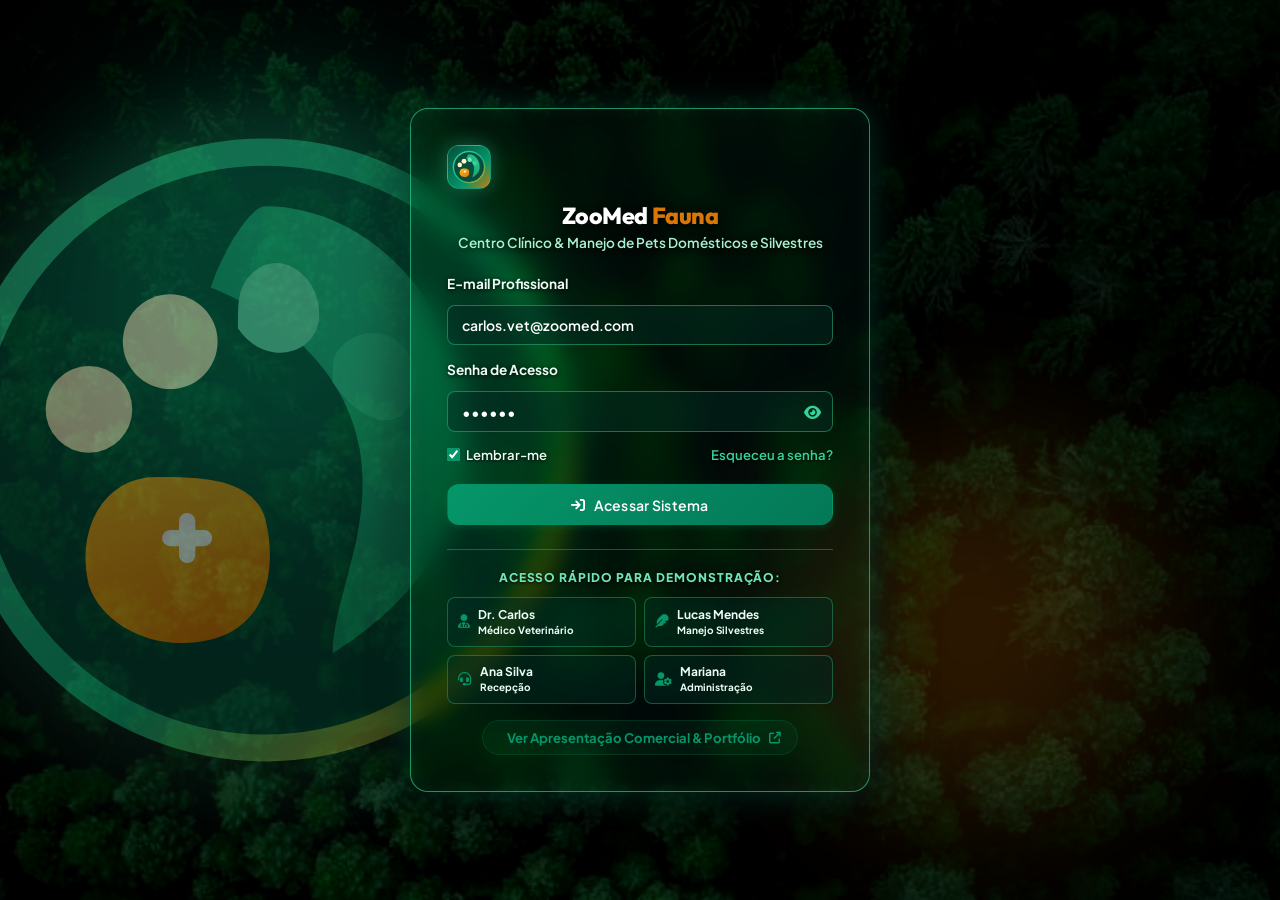
==== commit e394b89d: "mudança do cadastro e regras de negócio" ====
--- a/frontend/index.html
+++ b/frontend/index.html
@@ -8,7 +8,7 @@
   
   <!-- Fontes do Google & Font Awesome -->
   <link rel="stylesheet" href="https://cdnjs.cloudflare.com/ajax/libs/font-awesome/6.4.0/css/all.min.css">
-  <link rel="stylesheet" href="css/style.css">
+  <link rel="stylesheet" href="css/style.css?v=2.5">
 </head>
 <body>
 
@@ -92,84 +92,34 @@
         <p>Centro Clínico & Manejo de Pets Domésticos e Silvestres</p>
       </div>
 
-      <!-- Abas de Alternância: Entrar vs. Cadastre-se -->
-      <div class="login-tabs">
-        <button type="button" class="login-tab-btn active" id="btn-tab-login" onclick="switchAuthTab('login')">
-          <i class="fa-solid fa-right-to-bracket"></i> Entrar
+      <!-- Formulário de Login de Usuário -->
+      <form id="form-login" onsubmit="fazerLogin(event)" style="margin-top: 1.25rem;">
+        <div class="form-group mb-2">
+          <label class="form-label" for="login-email">E-mail Profissional</label>
+          <input type="email" id="login-email" class="form-control" placeholder="carlos.vet@zoomed.com" value="carlos.vet@zoomed.com" required>
+        </div>
+
+        <div class="form-group">
+          <label class="form-label" for="login-password">Senha de Acesso</label>
+          <div class="password-input-wrap">
+            <input type="password" id="login-password" class="form-control" placeholder="••••••••" value="123456" required>
+            <button type="button" class="password-toggle-btn" onclick="togglePasswordVisibility('login-password', 'login-pwd-icon')">
+              <i class="fa-solid fa-eye" id="login-pwd-icon"></i>
+            </button>
+          </div>
+        </div>
+
+        <div class="form-actions-bar">
+          <label style="display:flex; align-items:center; gap:0.4rem; cursor:pointer;">
+            <input type="checkbox" checked style="accent-color:var(--primary);"> Lembrar-me
+          </label>
+          <a href="javascript:void(0)" onclick="alert('Instruções de recuperação enviadas para o e-mail cadastrado.')" style="color:var(--primary-hover); text-decoration:none; font-weight:600;">Esqueceu a senha?</a>
+        </div>
+
+        <button type="submit" class="btn btn-primary login-submit-btn">
+          <i class="fa-solid fa-arrow-right-to-bracket"></i> Acessar Sistema
         </button>
-        <button type="button" class="login-tab-btn" id="btn-tab-cadastro" onclick="switchAuthTab('cadastro')">
-          <i class="fa-solid fa-user-plus"></i> Novo Cadastro
-        </button>
-      </div>
-
-      <!-- Formulário 1: Login de Usuário Existente -->
-      <div id="auth-login-view" class="auth-form-view active">
-        <form id="form-login" onsubmit="fazerLogin(event)">
-          <div class="form-group mb-2">
-            <label class="form-label" for="login-email">E-mail Profissional</label>
-            <input type="email" id="login-email" class="form-control" placeholder="carlos.vet@zoomed.com" value="carlos.vet@zoomed.com" required>
-          </div>
-
-          <div class="form-group">
-            <label class="form-label" for="login-password">Senha de Acesso</label>
-            <div class="password-input-wrap">
-              <input type="password" id="login-password" class="form-control" placeholder="••••••••" value="123456" required>
-              <button type="button" class="password-toggle-btn" onclick="togglePasswordVisibility('login-password', 'login-pwd-icon')">
-                <i class="fa-solid fa-eye" id="login-pwd-icon"></i>
-              </button>
-            </div>
-          </div>
-
-          <div class="form-actions-bar">
-            <label style="display:flex; align-items:center; gap:0.4rem; cursor:pointer;">
-              <input type="checkbox" checked style="accent-color:var(--primary);"> Lembrar-me
-            </label>
-            <a href="javascript:void(0)" onclick="alert('Instruções de recuperação enviadas para o e-mail cadastrado.')" style="color:var(--primary-hover); text-decoration:none; font-weight:600;">Esqueceu a senha?</a>
-          </div>
-
-          <button type="submit" class="btn btn-primary login-submit-btn">
-            <i class="fa-solid fa-arrow-right-to-bracket"></i> Acessar Sistema
-          </button>
-        </form>
-      </div>
-
-      <!-- Formulário 2: Novo Cadastro de Profissional -->
-      <div id="auth-cadastro-view" class="auth-form-view">
-        <form id="form-cadastro-auth" onsubmit="fazerCadastroAuth(event)">
-          <div class="form-group mb-2">
-            <label class="form-label">Nome Completo *</label>
-            <input type="text" id="auth-reg-nome" class="form-control" placeholder="Ex: Dra. Juliana Matos" required>
-          </div>
-
-          <div class="form-group mb-2">
-            <label class="form-label">E-mail *</label>
-            <input type="email" id="auth-reg-email" class="form-control" placeholder="juliana.vet@zoomed.com" required>
-          </div>
-
-          <div class="form-group mb-2">
-            <label class="form-label">Cargo / Especialidade *</label>
-            <select id="auth-reg-cargo" class="form-control" required onchange="toggleAuthRegCRMV(this.value)">
-              <option value="Veterinário">Médico(a) Veterinário(a)</option>
-              <option value="Adestrador / Esp. Silvestres">Adestrador / Especialista em Silvestres</option>
-              <option value="Atendente">Atendente / Recepcionista</option>
-            </select>
-          </div>
-
-          <div class="form-group mb-2" id="auth-reg-crmv-group">
-            <label class="form-label">Número do CRMV *</label>
-            <input type="text" id="auth-reg-crmv" class="form-control" placeholder="CRMV/SP 99887">
-          </div>
-
-          <div class="form-group mb-2">
-            <label class="form-label">Criar Senha *</label>
-            <input type="password" id="auth-reg-password" class="form-control" placeholder="Mínimo 6 caracteres" required>
-          </div>
-
-          <button type="submit" class="btn btn-primary login-submit-btn mt-1">
-            <i class="fa-solid fa-check"></i> Concluir Cadastro & Entrar
-          </button>
-        </form>
-      </div>
+      </form>
 
       <!-- Seção de Acesso Rápido (Demonstração de Perfis) -->
       <div class="login-quick-section">
@@ -208,8 +158,11 @@
   <!-- ========================================================================= -->
   <div id="app-container" style="display:none;">
     
+    <!-- Backdrop da Sidebar para Telas Mobile/Tablet -->
+    <div class="sidebar-backdrop" id="sidebar-backdrop" onclick="toggleMobileSidebar(false)"></div>
+
     <!-- Sidebar de Navegação -->
-    <aside class="sidebar">
+    <aside class="sidebar" id="app-sidebar">
       <div>
         <!-- Logo e Marca com Identidade Bio-Harmônica -->
         <div class="brand">
@@ -258,6 +211,11 @@
             <div class="brand-subtitle">Domésticos & Silvestres</div>
             <div class="brand-badge-pill">Atendimento Integrado</div>
           </div>
+
+          <!-- Botão Fechar Menu no Mobile -->
+          <button type="button" class="sidebar-mobile-close" id="sidebar-close-btn" onclick="toggleMobileSidebar(false)" aria-label="Fechar Menu">
+            <i class="fa-solid fa-xmark"></i>
+          </button>
         </div>
 
         <!-- Menu Lateral com Módulos Separados -->
@@ -291,13 +249,6 @@
             <i class="fa-solid fa-leaf"></i>
             <span>Guia de Manejo Silvestre</span>
           </a>
-
-          <!-- Atalho para o Showcase / Portfólio de Apresentação -->
-          <a class="nav-item" href="portfolio.html" target="_blank" style="margin-top: 14px; background: rgba(5, 150, 105, 0.12); border: 1px dashed rgba(5, 150, 105, 0.4); color: var(--primary);">
-            <i class="fa-solid fa-sparkles" style="color: var(--accent-amber);"></i>
-            <span>Apresentação / Showcase</span>
-            <i class="fa-solid fa-arrow-up-right-from-square" style="font-size: 0.72rem; margin-left: auto; opacity: 0.7;"></i>
-          </a>
         </nav>
       </div>
 
@@ -324,9 +275,14 @@
       
       <!-- Topbar Header -->
       <header class="topbar">
-        <div class="page-header-info">
-          <h1 id="page-title">Dashboard & Fila do Dia</h1>
-          <p id="page-subtitle">Acompanhamento dos atendimentos clínicos e consultorias de manejo para pets comuns e silvestres</p>
+        <div class="topbar-left">
+          <button type="button" class="btn-hamburger" id="btn-hamburger" onclick="toggleMobileSidebar()" aria-label="Abrir Menu de Navegação">
+            <i class="fa-solid fa-bars"></i>
+          </button>
+          <div class="page-header-info">
+            <h1 id="page-title">Dashboard & Fila do Dia</h1>
+            <p id="page-subtitle">Acompanhamento dos atendimentos clínicos e consultorias de manejo para pets comuns e silvestres</p>
+          </div>
         </div>
 
         <div class="topbar-actions">
@@ -416,7 +372,7 @@
               <table class="custom-table">
                 <thead>
                   <tr>
-                    <th>Horário</th>
+                    <th>Horário (Início - Término)</th>
                     <th>Paciente (Pet & Categoria)</th>
                     <th>Tutor Responsável</th>
                     <th>Tipo de Serviço</th>
@@ -541,7 +497,7 @@
               <table class="custom-table">
                 <thead>
                   <tr>
-                    <th>Data / Hora</th>
+                    <th>Data / Horário (Início - Término)</th>
                     <th>Paciente (Pet & Categoria)</th>
                     <th>Tutor Responsável</th>
                     <th>Tipo de Atendimento</th>
@@ -568,7 +524,7 @@
             <span id="vet-banner-text"><strong>Módulo Clínico Veterinário:</strong> Preenchimento de exame físico, diagnóstico clínico e emissão de receita com CRMV.</span>
           </div>
 
-          <div class="form-grid" style="grid-template-columns: 1fr 2.2fr;">
+          <div class="form-grid clinical-two-col">
             
             <!-- Painel Esquerdo: Paciente & Vacinas -->
             <div class="panel">
@@ -618,9 +574,14 @@
                   <i class="fa-solid fa-notes-medical"></i>
                   Prontuário Médico Veterinário
                 </div>
-                <button class="btn btn-outline btn-sm" onclick="abrirModalReceitaVet()" id="btn-emitir-receita">
-                  <i class="fa-solid fa-file-prescription"></i> Emitir Receita Médica (CRMV)
-                </button>
+                <div style="display:flex; gap:0.5rem; flex-wrap:wrap;">
+                  <button class="btn btn-outline btn-sm" onclick="agendarRetornoParaPetAtivo()" id="btn-agendar-retorno" type="button" title="Agendar consulta de retorno clínico para este paciente">
+                    <i class="fa-solid fa-calendar-plus"></i> Agendar Retorno
+                  </button>
+                  <button class="btn btn-outline btn-sm" onclick="abrirModalReceitaVet()" id="btn-emitir-receita">
+                    <i class="fa-solid fa-file-prescription"></i> Emitir Receita Médica (CRMV)
+                  </button>
+                </div>
               </div>
 
               <form id="form-prontuario-vet" onsubmit="salvarProntuarioVet(event)">
@@ -654,6 +615,11 @@
                     <label class="form-label">Conduta Terapêutica, Exames Solicitados & Prescrição *</label>
                     <textarea id="vet-conduta" class="form-control" style="min-height:85px;" placeholder="Prescrição de medicamentos, dosagens, fluidoterapia, exames complementares (RX, sangue, coproparasitológico)..." required></textarea>
                   </div>
+                </div>
+
+                <div id="vet-save-warning" class="save-responsibility-warning" style="display:none; width:100%; margin-top:0.75rem; padding:0.65rem 0.9rem; background:#fffbeb; color:#b45309; border:1px solid #fde68a; border-radius:var(--radius-md); font-size:0.825rem; font-weight:600; align-items:center; gap:0.5rem;">
+                  <i class="fa-solid fa-triangle-exclamation"></i>
+                  <span>consulte o médico ou adestrador responsável antes de continuar com esta ação</span>
                 </div>
 
                 <div style="display:flex; justify-content:flex-end; gap:0.75rem;" class="mt-2">
@@ -684,10 +650,10 @@
           
           <div id="adestrador-role-banner" class="alert-banner mb-2" style="background-color: var(--badge-adestrador-bg); color: var(--badge-adestrador-text); border-color: var(--badge-adestrador-border);">
             <i class="fa-solid fa-feather"></i>
-            <span><strong>Módulo de Manejo & Bem-Estar Silvestre:</strong> Avaliação comportamental, adequação de recinto e emissão do Guia Oficial de Manejo.</span>
-          </div>
-
-          <div class="form-grid" style="grid-template-columns: 1fr 2.2fr;">
+            <span id="adestrador-banner-text"><strong>Módulo de Manejo & Bem-Estar Silvestre:</strong> Avaliação comportamental, adequação de recinto e emissão do Guia Oficial de Manejo.</span>
+          </div>
+
+          <div class="form-grid clinical-two-col">
             
             <!-- Painel Esquerdo: Paciente & Parâmetros Atuais do Recinto -->
             <div class="panel">
@@ -797,6 +763,11 @@
                     <label class="form-label">Plano de Treinamento e Orientações para o Tutor *</label>
                     <textarea id="manejo-treinamento" class="form-control" style="min-height:85px;" placeholder="Ex: Treinamento de alvo (target) para entrada voluntária na caixa de transporte; reforço positivo com semente favorita; rotina diária de 15 minutos..." required></textarea>
                   </div>
+                </div>
+
+                <div id="manejo-save-warning" class="save-responsibility-warning" style="display:none; width:100%; margin-top:0.75rem; padding:0.65rem 0.9rem; background:#fffbeb; color:#b45309; border:1px solid #fde68a; border-radius:var(--radius-md); font-size:0.825rem; font-weight:600; align-items:center; gap:0.5rem;">
+                  <i class="fa-solid fa-triangle-exclamation"></i>
+                  <span>consulte o médico ou adestrador responsável antes de continuar com esta ação</span>
                 </div>
 
                 <div style="display:flex; justify-content:flex-end; gap:0.75rem;" class="mt-2">
@@ -856,6 +827,16 @@
           <div class="form-group full-width">
             <label class="form-label">E-mail Corporativo *</label>
             <input type="email" id="func-email" class="form-control" placeholder="profissional@zoomed.com" required>
+          </div>
+
+          <div class="form-group full-width">
+            <label class="form-label" for="func-senha">Senha de Acesso *</label>
+            <div class="password-input-wrap">
+              <input type="password" id="func-senha" class="form-control" placeholder="Defina a senha de acesso (mínimo 6 caracteres)" required>
+              <button type="button" class="password-toggle-btn" onclick="togglePasswordVisibility('func-senha', 'func-pwd-icon')">
+                <i class="fa-solid fa-eye" id="func-pwd-icon"></i>
+              </button>
+            </div>
           </div>
 
           <div class="form-group">
@@ -1060,21 +1041,44 @@
             <label class="form-label">Tipo de Serviço *</label>
             <select id="agendamento-tipo-servico" class="form-control" onchange="filterProfissionaisPorTipoServico()" required>
               <option value="Consulta Clínica Veterinária">Consulta Clínica Veterinária (Vet)</option>
+              <option value="Retorno Clínico / Reavaliação">Retorno Clínico / Reavaliação (Vet)</option>
               <option value="Consultoria de Manejo & Adestramento Silvestre">Consultoria de Manejo & Adestramento (Silvestres)</option>
-              <option value="Check-up Nutricional e Recinto">Check-up de Recinto & Bem-Estar</option>
-              <option value="Retorno Clínico">Retorno Clínico (Vet)</option>
+              <option value="Check-up Nutricional e Recinto">Check-up de Recinto & Bem-Estar (Silvestres)</option>
               <option value="Vacinação & Imunização">Vacinação & Imunização (Vet)</option>
             </select>
           </div>
 
           <div class="form-group">
-            <label class="form-label">Data *</label>
-            <input type="date" id="agendamento-data" class="form-control" required>
-          </div>
-
-          <div class="form-group">
-            <label class="form-label">Horário *</label>
-            <input type="time" id="agendamento-hora" class="form-control" required>
+            <label class="form-label" id="label-agendamento-data" for="agendamento-data">Data *</label>
+            <input type="date" id="agendamento-data" class="form-control" required onchange="onAgendamentoDataChange()">
+          </div>
+
+          <div class="form-group">
+            <label class="form-label" id="label-agendamento-hora" for="agendamento-hora">Horário de Início *</label>
+            <input type="time" id="agendamento-hora" class="form-control" required oninput="onAgendamentoHorarioInput()">
+            <div id="agendamento-horario-previsao" class="previsao-termino-box">
+              <i class="fa-regular fa-clock"></i> Duração padrão: 15 min | Término: <span id="hora-termino-previsao" style="margin-left:3px;">--:--</span>
+            </div>
+          </div>
+
+          <!-- Banner de Aviso de Conflito de Horário (RN07) exibido na própria aba/modal -->
+          <div id="agendamento-conflito-aviso" class="alerta-conflito-horario" style="display: none;">
+            <div class="alerta-conflito-header">
+              <i class="fa-solid fa-triangle-exclamation"></i>
+              <span id="agendamento-conflito-titulo">Conflito de Horário (RN07)</span>
+            </div>
+            <div class="alerta-conflito-corpo" id="agendamento-conflito-mensagem">
+              <!-- Mensagem detalhada dinâmica -->
+            </div>
+            <div class="alerta-conflito-rodape">
+              <i class="fa-regular fa-clock"></i> Tempo padrão: 15 min por consulta. Por favor, escolha outro horário ou dia disponível.
+            </div>
+          </div>
+
+          <div class="form-group full-width" style="margin-top:-0.2rem;">
+            <small style="color:var(--text-muted); font-size:0.78rem;">
+              <i class="fa-solid fa-circle-info" style="color:var(--primary);"></i> <strong>Regra RN07:</strong> Tempo padrão de 15 minutos por atendimento. Não é permitido agendar no mesmo horário para o mesmo paciente ou profissional.
+            </small>
           </div>
 
           <div class="form-group full-width">
@@ -1326,6 +1330,6 @@
   <div id="print-guia-area"></div>
 
   <!-- Script Principal JavaScript -->
-  <script src="js/app.js"></script>
+  <script src="js/app.js?v=2.5"></script>
 </body>
 </html>
--- a/frontend/css/style.css
+++ b/frontend/css/style.css
@@ -1179,6 +1179,20 @@
   border-radius: var(--radius-sm);
 }
 
+.btn-restricted-action {
+  opacity: 0.75;
+  border-style: dashed !important;
+  cursor: pointer;
+  background-color: var(--bg-main) !important;
+  color: var(--text-muted) !important;
+  border-color: var(--border) !important;
+}
+
+.btn-restricted-action:hover {
+  opacity: 0.95;
+  background-color: var(--border-subtle) !important;
+}
+
 /* Tabelas */
 .table-responsive {
   width: 100%;
@@ -1815,3 +1829,663 @@
   from { transform: translateY(15px); opacity: 0; }
   to { transform: translateY(0); opacity: 1; }
 }
+
+/* ==========================================================================
+   SISTEMA DE RESPONSIVIDADE & ADAPTAÇÃO MOBILE (ZOOMED FAUNA)
+   Suporte a Tablets (1024px), Mobile Médio (768px) e Mobile Pequeno (480px/360px)
+   ========================================================================== */
+
+/* 1. Componentes Base Responsivos (Backdrop, Hambúrguer, Two-Column) */
+.sidebar-backdrop {
+  position: fixed;
+  inset: 0;
+  background-color: rgba(2, 44, 34, 0.68);
+  backdrop-filter: blur(5px);
+  -webkit-backdrop-filter: blur(5px);
+  z-index: 1040;
+  opacity: 0;
+  pointer-events: none;
+  transition: opacity 0.3s cubic-bezier(0.16, 1, 0.3, 1);
+}
+
+.sidebar-backdrop.active {
+  opacity: 1;
+  pointer-events: auto;
+}
+
+body.mobile-sidebar-active {
+  overflow: hidden !important;
+}
+
+.sidebar-mobile-close {
+  display: none;
+  margin-left: auto;
+  width: 36px;
+  height: 36px;
+  border-radius: var(--radius-sm);
+  background: rgba(255, 255, 255, 0.1);
+  border: 1px solid rgba(52, 211, 153, 0.35);
+  color: #ecfdf5;
+  align-items: center;
+  justify-content: center;
+  font-size: 1.15rem;
+  cursor: pointer;
+  transition: all 0.2s ease;
+  flex-shrink: 0;
+}
+
+.sidebar-mobile-close:hover {
+  background: rgba(239, 68, 68, 0.3);
+  border-color: #ef4444;
+  color: #fca5a5;
+  transform: scale(1.05);
+}
+
+.topbar-left {
+  display: flex;
+  align-items: center;
+  gap: 1rem;
+  min-width: 0;
+}
+
+.btn-hamburger {
+  display: none;
+  width: 42px;
+  height: 42px;
+  border-radius: var(--radius-md);
+  background-color: var(--surface);
+  border: 1.5px solid var(--border);
+  color: var(--primary-dark);
+  align-items: center;
+  justify-content: center;
+  font-size: 1.15rem;
+  cursor: pointer;
+  box-shadow: var(--shadow-sm);
+  transition: all 0.2s cubic-bezier(0.16, 1, 0.3, 1);
+  flex-shrink: 0;
+}
+
+.btn-hamburger:hover {
+  background-color: var(--primary-light);
+  border-color: var(--primary);
+  color: var(--primary);
+  transform: translateY(-1px);
+  box-shadow: 0 4px 14px rgba(5, 150, 105, 0.2);
+}
+
+.btn-hamburger:active {
+  transform: scale(0.95);
+}
+
+.clinical-two-col {
+  display: grid;
+  grid-template-columns: 1fr 2.2fr;
+  gap: 1.25rem;
+  align-items: start;
+}
+
+/* ==========================================================================
+   Breakpoints de Mídia
+   ========================================================================== */
+
+/* --- TABLETS E DISPOSITIVOS MÉDIOS (<= 1024px) --- */
+@media (max-width: 1024px) {
+  #app-container {
+    position: relative;
+    width: 100%;
+    overflow-x: hidden;
+  }
+
+  /* Sidebar vira gaveta retrátil off-canvas */
+  .sidebar {
+    position: fixed;
+    top: 0;
+    left: 0;
+    bottom: 0;
+    width: 290px;
+    max-width: 85vw;
+    height: 100vh;
+    z-index: 1050;
+    transform: translateX(-100%);
+    transition: transform 0.3s cubic-bezier(0.16, 1, 0.3, 1), box-shadow 0.3s ease;
+    box-shadow: none;
+    overflow-y: auto;
+  }
+
+  .sidebar.mobile-open {
+    transform: translateX(0);
+    box-shadow: 12px 0 40px rgba(0, 0, 0, 0.5);
+  }
+
+  .sidebar-mobile-close {
+    display: inline-flex;
+  }
+
+  .btn-hamburger {
+    display: inline-flex;
+  }
+
+  .main-wrapper {
+    width: 100%;
+    min-width: 0;
+  }
+
+  .topbar {
+    padding: 0.75rem 1.25rem;
+    height: auto;
+    min-height: 64px;
+    gap: 0.75rem;
+  }
+
+  .content-area {
+    padding: 1.25rem;
+  }
+
+  /* Grid dos módulos clínicos (Prontuário e Manejo) passa para coluna única */
+  .clinical-two-col {
+    grid-template-columns: 1fr !important;
+    gap: 1.25rem;
+  }
+
+  /* Métricas em 2 colunas no tablet */
+  .metrics-grid {
+    grid-template-columns: repeat(2, 1fr);
+    gap: 1rem;
+    margin-bottom: 1.25rem;
+  }
+}
+
+/* --- SMARTPHONES E TELAS PEQUENAS (<= 768px) --- */
+@media (max-width: 768px) {
+  /* Prevenção de overflow geral */
+  body {
+    overflow-x: hidden;
+  }
+
+  /* Topbar compacta */
+  .topbar {
+    padding: 0.65rem 1rem;
+    min-height: 60px;
+    flex-wrap: wrap;
+    justify-content: space-between;
+    gap: 0.6rem;
+  }
+
+  .topbar-left {
+    gap: 0.75rem;
+  }
+
+  .page-header-info h1 {
+    font-size: 1.15rem;
+    line-height: 1.2;
+  }
+
+  .page-header-info p {
+    display: none; /* Oculta subtítulo no mobile para dar respiro */
+  }
+
+  .topbar-actions {
+    gap: 0.6rem;
+  }
+
+  #current-date-display {
+    display: none; /* Oculta data completa em celular */
+  }
+
+  .active-role-badge {
+    padding: 0.35rem 0.65rem;
+    font-size: 0.75rem;
+  }
+
+  .active-role-badge span {
+    max-width: 160px;
+    white-space: nowrap;
+    overflow: hidden;
+    text-overflow: ellipsis;
+  }
+
+  /* Conteúdo com espaçamento confortável */
+  .content-area {
+    padding: 1rem 0.85rem;
+  }
+
+  /* Banner Hero Temático */
+  .hero-welcome-banner {
+    padding: 1.35rem 1.1rem;
+    flex-direction: column;
+    align-items: flex-start;
+    gap: 0.85rem;
+    margin-bottom: 1.25rem;
+  }
+
+  .hero-content h2 {
+    font-size: 1.18rem;
+    line-height: 1.3;
+  }
+
+  .hero-content p {
+    font-size: 0.82rem;
+    line-height: 1.45;
+  }
+
+  .hero-tags {
+    gap: 0.4rem;
+    margin-top: 0.65rem;
+  }
+
+  .hero-tag {
+    font-size: 0.72rem;
+    padding: 3px 9px;
+  }
+
+  /* Painéis & Cabeçalhos */
+  .panel {
+    padding: 1.1rem 0.95rem;
+    border-radius: var(--radius-md);
+    margin-bottom: 1.25rem;
+  }
+
+  .panel-header {
+    flex-direction: column;
+    align-items: stretch;
+    gap: 0.85rem;
+    margin-bottom: 1rem;
+    padding-bottom: 0.75rem;
+  }
+
+  .panel-title {
+    font-size: 1.05rem;
+  }
+
+  .panel-header .btn {
+    width: 100%;
+    justify-content: center;
+  }
+
+  /* Barra de Pesquisa e Filtros */
+  .search-filter-bar {
+    flex-direction: column;
+    align-items: stretch;
+    gap: 0.75rem;
+    margin-bottom: 1rem;
+  }
+
+  .search-box {
+    width: 100%;
+    min-width: 100%;
+  }
+
+  .search-input {
+    width: 100%;
+  }
+
+  /* Filtro de data na Agenda */
+  #agenda .search-filter-bar .form-group {
+    width: 100%;
+    flex-direction: column !important;
+    align-items: stretch !important;
+    gap: 0.35rem !important;
+  }
+
+  #agenda .search-filter-bar input[type="date"] {
+    width: 100% !important;
+  }
+
+  /* Tabelas Responsivas com Rolagem Tátil Macia */
+  .table-responsive {
+    width: 100%;
+    overflow-x: auto;
+    -webkit-overflow-scrolling: touch;
+    border: 1px solid var(--border-subtle);
+    border-radius: var(--radius-sm);
+    position: relative;
+    box-shadow: inset -6px 0 8px -6px rgba(0, 0, 0, 0.12);
+  }
+
+  .custom-table {
+    min-width: 660px; /* Garante que as colunas não fiquem esmagadas */
+  }
+
+  .custom-table th,
+  .custom-table td {
+    padding: 0.75rem 0.65rem;
+  }
+
+  .custom-table td.text-right {
+    white-space: nowrap;
+  }
+
+  .custom-table td .btn,
+  .custom-table td .btn-sm,
+  .custom-table td .form-control {
+    white-space: nowrap;
+  }
+
+  /* Modais no Mobile */
+  .modal-overlay {
+    padding: 0.75rem;
+    align-items: center;
+  }
+
+  .modal-card {
+    width: 100% !important;
+    max-width: 100% !important;
+    max-height: 90vh;
+    border-radius: var(--radius-md);
+  }
+
+  .modal-header {
+    padding: 1rem 1.15rem;
+  }
+
+  .modal-header h2 {
+    font-size: 1.1rem;
+  }
+
+  .modal-body {
+    padding: 1rem 1.15rem;
+  }
+
+  .modal-footer {
+    padding: 0.85rem 1.15rem;
+    flex-wrap: wrap;
+    gap: 0.5rem;
+  }
+
+  .modal-footer .btn {
+    flex: 1 1 calc(50% - 0.5rem);
+    min-width: 120px;
+    justify-content: center;
+    text-align: center;
+  }
+
+  /* Formulários no Mobile */
+  .form-grid {
+    grid-template-columns: 1fr;
+    gap: 0.85rem;
+  }
+
+  /* Evita zoom automático no iOS/Android em campos de formulário */
+  .form-control,
+  .role-select,
+  .search-input,
+  input,
+  select,
+  textarea {
+    font-size: 16px !important;
+  }
+
+  /* Impressão / Documentos de Receita & Manejo */
+  .recipe-preview,
+  .guia-preview-box {
+    padding: 1.35rem 1rem;
+  }
+
+  .recipe-header h2,
+  .guia-header h2 {
+    font-size: 1.25rem;
+  }
+
+  .recipe-info-grid {
+    grid-template-columns: 1fr;
+    gap: 0.5rem;
+    padding: 0.85rem;
+  }
+
+  .recinto-params-grid {
+    grid-template-columns: 1fr 1fr;
+    gap: 0.65rem;
+  }
+
+  .signature-line {
+    width: 200px;
+    margin-top: 2rem;
+  }
+
+  /* Tela de Login */
+  .login-screen {
+    padding: 1rem 0.85rem;
+    min-height: 100vh;
+    display: flex;
+    align-items: center;
+    justify-content: center;
+  }
+
+  .login-card-glass {
+    padding: 1.6rem 1.25rem;
+    max-width: 100%;
+    margin: auto 0;
+  }
+
+  .login-header h2 {
+    font-size: 1.3rem;
+  }
+
+  .login-header p {
+    font-size: 0.8rem;
+  }
+
+  .login-quick-grid {
+    grid-template-columns: 1fr 1fr;
+    gap: 0.45rem;
+  }
+
+  .ambient-orb-1 {
+    width: 260px;
+    height: 260px;
+    filter: blur(50px);
+  }
+
+  .ambient-orb-2 {
+    width: 220px;
+    height: 220px;
+    filter: blur(50px);
+  }
+
+  /* Notificações Toast */
+  .toast-container {
+    bottom: 1rem;
+    left: 1rem;
+    right: 1rem;
+    align-items: center;
+  }
+
+  .toast-notification {
+    width: 100%;
+    min-width: auto;
+    max-width: 100%;
+    font-size: 0.825rem;
+    padding: 0.75rem 1rem;
+  }
+}
+
+/* --- TELAS EXTRA PEQUENAS (<= 480px) --- */
+@media (max-width: 480px) {
+  /* Cards de Métricas em 1 coluna */
+  .metrics-grid {
+    grid-template-columns: 1fr;
+    gap: 0.75rem;
+  }
+
+  .metric-card {
+    padding: 0.95rem;
+  }
+
+  .metric-icon {
+    width: 42px;
+    height: 42px;
+    font-size: 1.15rem;
+  }
+
+  .metric-data .value {
+    font-size: 1.35rem;
+  }
+
+  /* Badge do usuário na topbar */
+  .active-role-badge span {
+    max-width: 110px;
+  }
+
+  /* Botões dos modais empilhados */
+  .modal-footer {
+    flex-direction: column;
+  }
+
+  .modal-footer .btn {
+    width: 100%;
+    flex: 1 1 100%;
+  }
+
+  /* Login rápido em 1 coluna em telas estreitas */
+  .login-quick-grid {
+    grid-template-columns: 1fr;
+  }
+
+  .recinto-params-grid {
+    grid-template-columns: 1fr;
+  }
+
+  .login-tabs {
+    gap: 0.35rem;
+  }
+
+  .login-tab-btn {
+    padding: 0.55rem 0.4rem;
+    font-size: 0.8rem;
+  }
+
+  .form-actions-bar {
+    flex-direction: column;
+    align-items: flex-start;
+    gap: 0.5rem;
+  }
+}
+
+/* ==========================================================================
+   Estilos de Horários, Duração Padrão e Previsão de Término (RN07)
+   ========================================================================== */
+.horario-slot {
+  display: flex;
+  flex-direction: column;
+  gap: 0.25rem;
+}
+
+.horario-slot-time {
+  display: inline-flex;
+  align-items: center;
+  gap: 0.35rem;
+  font-weight: 700;
+  color: var(--text-main);
+  font-size: 0.92rem;
+}
+
+.horario-slot-time i {
+  color: var(--primary);
+  font-size: 0.85rem;
+}
+
+.badge-duracao {
+  display: inline-flex;
+  align-items: center;
+  gap: 0.25rem;
+  width: fit-content;
+  font-size: 0.68rem;
+  font-weight: 600;
+  padding: 0.12rem 0.45rem;
+  border-radius: var(--radius-sm);
+  background-color: var(--badge-atendente-bg);
+  color: var(--badge-atendente-text);
+  border: 1px solid var(--badge-atendente-border);
+}
+
+.previsao-termino-box {
+  display: flex;
+  align-items: center;
+  gap: 0.4rem;
+  padding: 0.35rem 0.6rem;
+  background-color: #f0fdf4;
+  border: 1px solid #bbf7d0;
+  border-radius: var(--radius-sm);
+  color: #166534;
+  font-size: 0.78rem;
+  font-weight: 600;
+  margin-top: 0.35rem;
+  transition: all 0.2s ease;
+}
+
+/* --- Sinalização de Erro e Conflito de Horário / Data em Vermelho (RN07) --- */
+.form-control.input-error {
+  border-color: #ef4444 !important;
+  background-color: #fef2f2 !important;
+  color: #991b1b !important;
+  box-shadow: 0 0 0 3px rgba(239, 68, 68, 0.25) !important;
+  animation: shakeHorario 0.35s ease-in-out;
+}
+
+@keyframes shakeHorario {
+  0%, 100% { transform: translateX(0); }
+  20%, 60% { transform: translateX(-4px); }
+  40%, 80% { transform: translateX(4px); }
+}
+
+.form-label.label-error {
+  color: #dc2626 !important;
+  font-weight: 700;
+}
+
+.previsao-termino-box.previsao-erro {
+  background-color: #fef2f2 !important;
+  border-color: #fca5a5 !important;
+  color: #b91c1c !important;
+}
+
+.alerta-conflito-horario {
+  grid-column: 1 / -1;
+  background-color: #fef2f2;
+  border: 1.5px solid #f87171;
+  border-left: 5px solid #dc2626;
+  border-radius: var(--radius-sm);
+  padding: 0.85rem 1rem;
+  color: #991b1b;
+  margin-top: 0.35rem;
+  animation: fadeInAviso 0.25s ease-in-out;
+}
+
+@keyframes fadeInAviso {
+  from { opacity: 0; transform: translateY(-4px); }
+  to { opacity: 1; transform: translateY(0); }
+}
+
+.alerta-conflito-header {
+  display: flex;
+  align-items: center;
+  gap: 0.5rem;
+  font-weight: 700;
+  font-size: 0.92rem;
+  color: #b91c1c;
+}
+
+.alerta-conflito-header i {
+  color: #dc2626;
+  font-size: 1.1rem;
+}
+
+.alerta-conflito-corpo {
+  margin-top: 0.4rem;
+  font-size: 0.84rem;
+  line-height: 1.45;
+  color: #7f1d1d;
+}
+
+.alerta-conflito-rodape {
+  margin-top: 0.55rem;
+  padding-top: 0.45rem;
+  border-top: 1px dashed #fca5a5;
+  font-size: 0.76rem;
+  color: #991b1b;
+  display: flex;
+  align-items: center;
+  gap: 0.35rem;
+  font-weight: 600;
+}
+
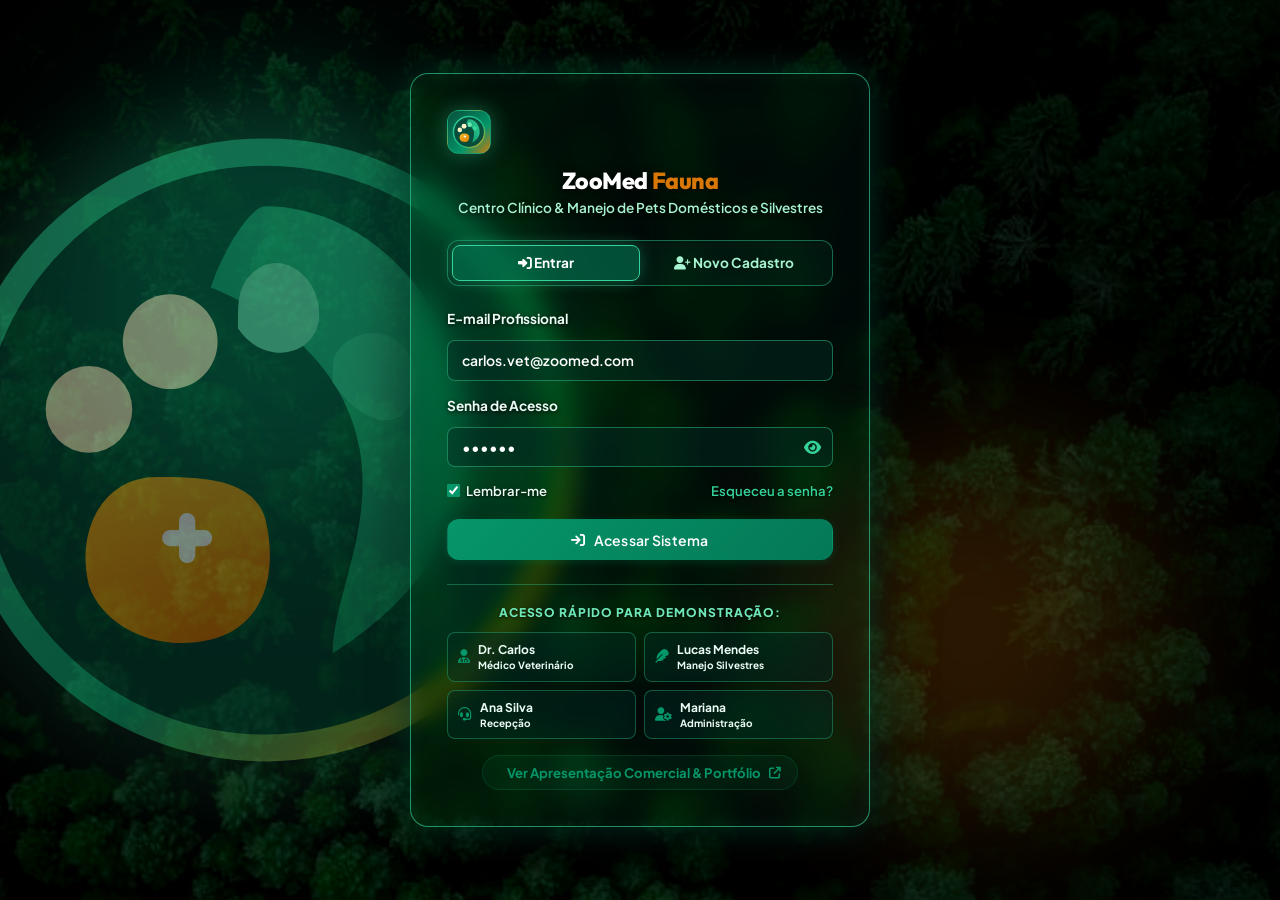
==== commit 6125ca44: "att" ====
--- a/frontend/index.html
+++ b/frontend/index.html
@@ -8,7 +8,7 @@
   
   <!-- Fontes do Google & Font Awesome -->
   <link rel="stylesheet" href="https://cdnjs.cloudflare.com/ajax/libs/font-awesome/6.4.0/css/all.min.css">
-  <link rel="stylesheet" href="css/style.css?v=2.5">
+  <link rel="stylesheet" href="css/style.css?v=3.0">
 </head>
 <body>
 
@@ -92,34 +92,84 @@
         <p>Centro Clínico & Manejo de Pets Domésticos e Silvestres</p>
       </div>
 
-      <!-- Formulário de Login de Usuário -->
-      <form id="form-login" onsubmit="fazerLogin(event)" style="margin-top: 1.25rem;">
-        <div class="form-group mb-2">
-          <label class="form-label" for="login-email">E-mail Profissional</label>
-          <input type="email" id="login-email" class="form-control" placeholder="carlos.vet@zoomed.com" value="carlos.vet@zoomed.com" required>
-        </div>
-
-        <div class="form-group">
-          <label class="form-label" for="login-password">Senha de Acesso</label>
-          <div class="password-input-wrap">
-            <input type="password" id="login-password" class="form-control" placeholder="••••••••" value="123456" required>
-            <button type="button" class="password-toggle-btn" onclick="togglePasswordVisibility('login-password', 'login-pwd-icon')">
-              <i class="fa-solid fa-eye" id="login-pwd-icon"></i>
-            </button>
-          </div>
-        </div>
-
-        <div class="form-actions-bar">
-          <label style="display:flex; align-items:center; gap:0.4rem; cursor:pointer;">
-            <input type="checkbox" checked style="accent-color:var(--primary);"> Lembrar-me
-          </label>
-          <a href="javascript:void(0)" onclick="alert('Instruções de recuperação enviadas para o e-mail cadastrado.')" style="color:var(--primary-hover); text-decoration:none; font-weight:600;">Esqueceu a senha?</a>
-        </div>
-
-        <button type="submit" class="btn btn-primary login-submit-btn">
-          <i class="fa-solid fa-arrow-right-to-bracket"></i> Acessar Sistema
+      <!-- Abas de Alternância: Entrar vs. Cadastre-se -->
+      <div class="login-tabs">
+        <button type="button" class="login-tab-btn active" id="btn-tab-login" onclick="switchAuthTab('login')">
+          <i class="fa-solid fa-right-to-bracket"></i> Entrar
         </button>
-      </form>
+        <button type="button" class="login-tab-btn" id="btn-tab-cadastro" onclick="switchAuthTab('cadastro')">
+          <i class="fa-solid fa-user-plus"></i> Novo Cadastro
+        </button>
+      </div>
+
+      <!-- Formulário 1: Login de Usuário Existente -->
+      <div id="auth-login-view" class="auth-form-view active">
+        <form id="form-login" onsubmit="fazerLogin(event)">
+          <div class="form-group mb-2">
+            <label class="form-label" for="login-email">E-mail Profissional</label>
+            <input type="email" id="login-email" class="form-control" placeholder="carlos.vet@zoomed.com" value="carlos.vet@zoomed.com" required>
+          </div>
+
+          <div class="form-group">
+            <label class="form-label" for="login-password">Senha de Acesso</label>
+            <div class="password-input-wrap">
+              <input type="password" id="login-password" class="form-control" placeholder="••••••••" value="123456" required>
+              <button type="button" class="password-toggle-btn" onclick="togglePasswordVisibility('login-password', 'login-pwd-icon')">
+                <i class="fa-solid fa-eye" id="login-pwd-icon"></i>
+              </button>
+            </div>
+          </div>
+
+          <div class="form-actions-bar">
+            <label style="display:flex; align-items:center; gap:0.4rem; cursor:pointer;">
+              <input type="checkbox" checked style="accent-color:var(--primary);"> Lembrar-me
+            </label>
+            <a href="javascript:void(0)" onclick="alert('Instruções de recuperação enviadas para o e-mail cadastrado.')" style="color:var(--primary-hover); text-decoration:none; font-weight:600;">Esqueceu a senha?</a>
+          </div>
+
+          <button type="submit" class="btn btn-primary login-submit-btn">
+            <i class="fa-solid fa-arrow-right-to-bracket"></i> Acessar Sistema
+          </button>
+        </form>
+      </div>
+
+      <!-- Formulário 2: Novo Cadastro de Profissional -->
+      <div id="auth-cadastro-view" class="auth-form-view">
+        <form id="form-cadastro-auth" onsubmit="fazerCadastroAuth(event)">
+          <div class="form-group mb-2">
+            <label class="form-label">Nome Completo *</label>
+            <input type="text" id="auth-reg-nome" class="form-control" placeholder="Ex: Dra. Juliana Matos" required>
+          </div>
+
+          <div class="form-group mb-2">
+            <label class="form-label">E-mail *</label>
+            <input type="email" id="auth-reg-email" class="form-control" placeholder="juliana.vet@zoomed.com" required>
+          </div>
+
+          <div class="form-group mb-2">
+            <label class="form-label">Cargo / Especialidade *</label>
+            <select id="auth-reg-cargo" class="form-control" required onchange="toggleAuthRegCRMV(this.value)">
+              <option value="Veterinário">Médico(a) Veterinário(a)</option>
+              <option value="Adestrador / Esp. Silvestres">Adestrador / Especialista em Silvestres</option>
+              <option value="Atendente">Atendente / Recepcionista</option>
+            </select>
+          </div>
+
+          <div class="form-group mb-2" id="auth-reg-crmv-group">
+            <label class="form-label">Número do CRMV *</label>
+            <input type="text" id="auth-reg-crmv" class="form-control" placeholder="CRMV/SP 99887">
+          </div>
+
+          <div class="form-group mb-2">
+            <label class="form-label">Criar Senha *</label>
+            <input type="password" id="auth-reg-password" class="form-control" placeholder="Mínimo 6 caracteres" required>
+          </div>
+
+          <button type="submit" class="btn btn-primary login-submit-btn mt-1">
+            <i class="fa-solid fa-check"></i> Concluir Cadastro & Entrar
+          </button>
+        </form>
+      </div>
 
       <!-- Seção de Acesso Rápido (Demonstração de Perfis) -->
       <div class="login-quick-section">
@@ -372,7 +422,7 @@
               <table class="custom-table">
                 <thead>
                   <tr>
-                    <th>Horário (Início - Término)</th>
+                    <th>Horário</th>
                     <th>Paciente (Pet & Categoria)</th>
                     <th>Tutor Responsável</th>
                     <th>Tipo de Serviço</th>
@@ -497,7 +547,7 @@
               <table class="custom-table">
                 <thead>
                   <tr>
-                    <th>Data / Horário (Início - Término)</th>
+                    <th>Data / Hora</th>
                     <th>Paciente (Pet & Categoria)</th>
                     <th>Tutor Responsável</th>
                     <th>Tipo de Atendimento</th>
@@ -574,14 +624,9 @@
                   <i class="fa-solid fa-notes-medical"></i>
                   Prontuário Médico Veterinário
                 </div>
-                <div style="display:flex; gap:0.5rem; flex-wrap:wrap;">
-                  <button class="btn btn-outline btn-sm" onclick="agendarRetornoParaPetAtivo()" id="btn-agendar-retorno" type="button" title="Agendar consulta de retorno clínico para este paciente">
-                    <i class="fa-solid fa-calendar-plus"></i> Agendar Retorno
-                  </button>
-                  <button class="btn btn-outline btn-sm" onclick="abrirModalReceitaVet()" id="btn-emitir-receita">
-                    <i class="fa-solid fa-file-prescription"></i> Emitir Receita Médica (CRMV)
-                  </button>
-                </div>
+                <button class="btn btn-outline btn-sm" onclick="abrirModalReceitaVet()" id="btn-emitir-receita">
+                  <i class="fa-solid fa-file-prescription"></i> Emitir Receita Médica (CRMV)
+                </button>
               </div>
 
               <form id="form-prontuario-vet" onsubmit="salvarProntuarioVet(event)">
@@ -829,16 +874,6 @@
             <input type="email" id="func-email" class="form-control" placeholder="profissional@zoomed.com" required>
           </div>
 
-          <div class="form-group full-width">
-            <label class="form-label" for="func-senha">Senha de Acesso *</label>
-            <div class="password-input-wrap">
-              <input type="password" id="func-senha" class="form-control" placeholder="Defina a senha de acesso (mínimo 6 caracteres)" required>
-              <button type="button" class="password-toggle-btn" onclick="togglePasswordVisibility('func-senha', 'func-pwd-icon')">
-                <i class="fa-solid fa-eye" id="func-pwd-icon"></i>
-              </button>
-            </div>
-          </div>
-
           <div class="form-group">
             <label class="form-label">Cargo / Especialidade *</label>
             <select id="func-cargo" class="form-control" required onchange="toggleCRMVField(this.value)">
@@ -1041,44 +1076,21 @@
             <label class="form-label">Tipo de Serviço *</label>
             <select id="agendamento-tipo-servico" class="form-control" onchange="filterProfissionaisPorTipoServico()" required>
               <option value="Consulta Clínica Veterinária">Consulta Clínica Veterinária (Vet)</option>
-              <option value="Retorno Clínico / Reavaliação">Retorno Clínico / Reavaliação (Vet)</option>
               <option value="Consultoria de Manejo & Adestramento Silvestre">Consultoria de Manejo & Adestramento (Silvestres)</option>
-              <option value="Check-up Nutricional e Recinto">Check-up de Recinto & Bem-Estar (Silvestres)</option>
+              <option value="Check-up Nutricional e Recinto">Check-up de Recinto & Bem-Estar</option>
+              <option value="Retorno Clínico">Retorno Clínico (Vet)</option>
               <option value="Vacinação & Imunização">Vacinação & Imunização (Vet)</option>
             </select>
           </div>
 
           <div class="form-group">
-            <label class="form-label" id="label-agendamento-data" for="agendamento-data">Data *</label>
-            <input type="date" id="agendamento-data" class="form-control" required onchange="onAgendamentoDataChange()">
-          </div>
-
-          <div class="form-group">
-            <label class="form-label" id="label-agendamento-hora" for="agendamento-hora">Horário de Início *</label>
-            <input type="time" id="agendamento-hora" class="form-control" required oninput="onAgendamentoHorarioInput()">
-            <div id="agendamento-horario-previsao" class="previsao-termino-box">
-              <i class="fa-regular fa-clock"></i> Duração padrão: 15 min | Término: <span id="hora-termino-previsao" style="margin-left:3px;">--:--</span>
-            </div>
-          </div>
-
-          <!-- Banner de Aviso de Conflito de Horário (RN07) exibido na própria aba/modal -->
-          <div id="agendamento-conflito-aviso" class="alerta-conflito-horario" style="display: none;">
-            <div class="alerta-conflito-header">
-              <i class="fa-solid fa-triangle-exclamation"></i>
-              <span id="agendamento-conflito-titulo">Conflito de Horário (RN07)</span>
-            </div>
-            <div class="alerta-conflito-corpo" id="agendamento-conflito-mensagem">
-              <!-- Mensagem detalhada dinâmica -->
-            </div>
-            <div class="alerta-conflito-rodape">
-              <i class="fa-regular fa-clock"></i> Tempo padrão: 15 min por consulta. Por favor, escolha outro horário ou dia disponível.
-            </div>
-          </div>
-
-          <div class="form-group full-width" style="margin-top:-0.2rem;">
-            <small style="color:var(--text-muted); font-size:0.78rem;">
-              <i class="fa-solid fa-circle-info" style="color:var(--primary);"></i> <strong>Regra RN07:</strong> Tempo padrão de 15 minutos por atendimento. Não é permitido agendar no mesmo horário para o mesmo paciente ou profissional.
-            </small>
+            <label class="form-label">Data *</label>
+            <input type="date" id="agendamento-data" class="form-control" required>
+          </div>
+
+          <div class="form-group">
+            <label class="form-label">Horário *</label>
+            <input type="time" id="agendamento-hora" class="form-control" required>
           </div>
 
           <div class="form-group full-width">
@@ -1330,6 +1342,6 @@
   <div id="print-guia-area"></div>
 
   <!-- Script Principal JavaScript -->
-  <script src="js/app.js?v=2.5"></script>
+  <script src="js/app.js?v=3.0"></script>
 </body>
 </html>
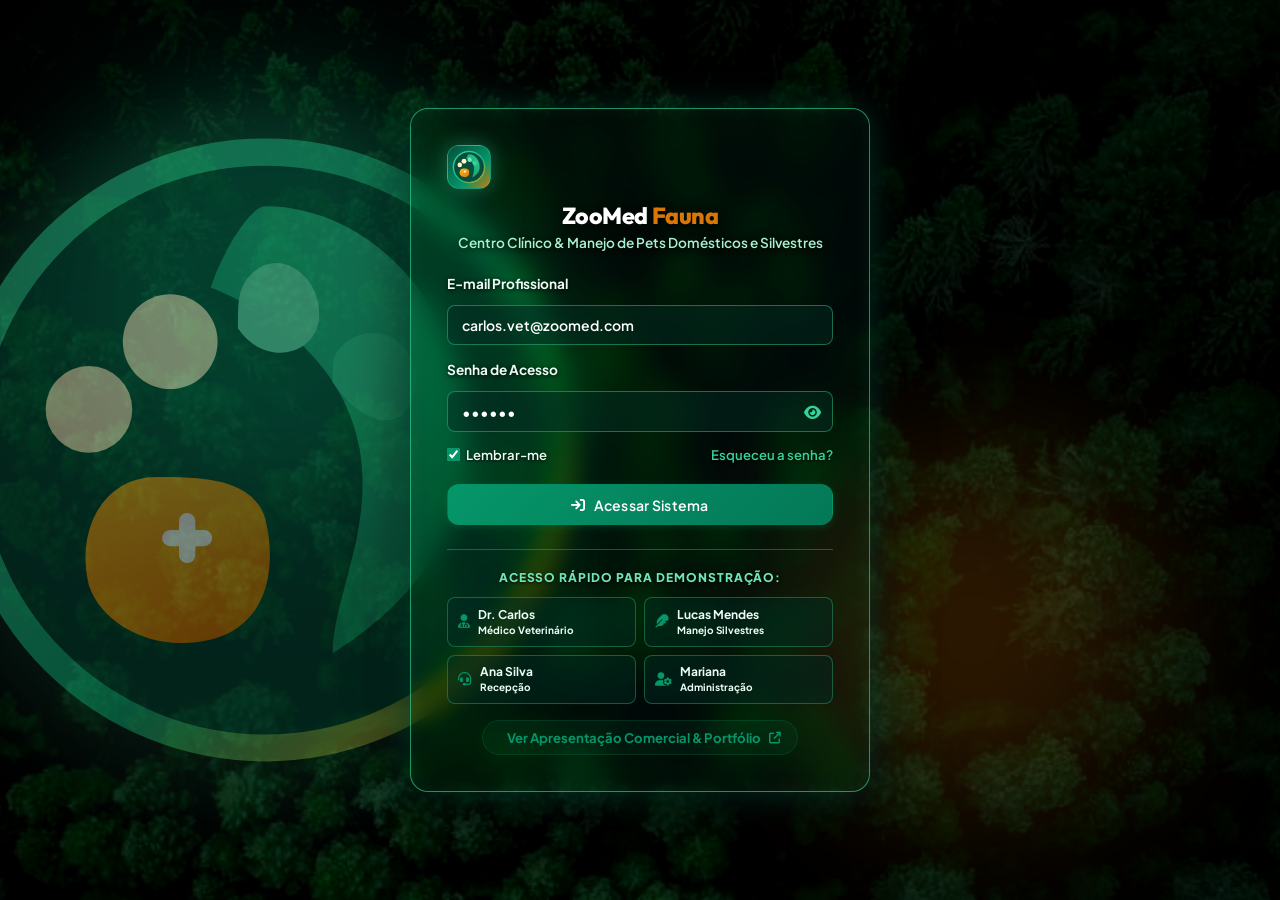
==== commit 975498fe: "Merge branch 'main' of https://github.com/laurayh-droid/clinica-veterinaria # Conflicts: #	src/main/" ====
--- a/frontend/index.html
+++ b/frontend/index.html
@@ -92,84 +92,34 @@
         <p>Centro Clínico & Manejo de Pets Domésticos e Silvestres</p>
       </div>
 
-      <!-- Abas de Alternância: Entrar vs. Cadastre-se -->
-      <div class="login-tabs">
-        <button type="button" class="login-tab-btn active" id="btn-tab-login" onclick="switchAuthTab('login')">
-          <i class="fa-solid fa-right-to-bracket"></i> Entrar
+      <!-- Formulário de Login de Usuário -->
+      <form id="form-login" onsubmit="fazerLogin(event)" style="margin-top: 1.25rem;">
+        <div class="form-group mb-2">
+          <label class="form-label" for="login-email">E-mail Profissional</label>
+          <input type="email" id="login-email" class="form-control" placeholder="carlos.vet@zoomed.com" value="carlos.vet@zoomed.com" required>
+        </div>
+
+        <div class="form-group">
+          <label class="form-label" for="login-password">Senha de Acesso</label>
+          <div class="password-input-wrap">
+            <input type="password" id="login-password" class="form-control" placeholder="••••••••" value="123456" required>
+            <button type="button" class="password-toggle-btn" onclick="togglePasswordVisibility('login-password', 'login-pwd-icon')">
+              <i class="fa-solid fa-eye" id="login-pwd-icon"></i>
+            </button>
+          </div>
+        </div>
+
+        <div class="form-actions-bar">
+          <label style="display:flex; align-items:center; gap:0.4rem; cursor:pointer;">
+            <input type="checkbox" checked style="accent-color:var(--primary);"> Lembrar-me
+          </label>
+          <a href="javascript:void(0)" onclick="alert('Instruções de recuperação enviadas para o e-mail cadastrado.')" style="color:var(--primary-hover); text-decoration:none; font-weight:600;">Esqueceu a senha?</a>
+        </div>
+
+        <button type="submit" class="btn btn-primary login-submit-btn">
+          <i class="fa-solid fa-arrow-right-to-bracket"></i> Acessar Sistema
         </button>
-        <button type="button" class="login-tab-btn" id="btn-tab-cadastro" onclick="switchAuthTab('cadastro')">
-          <i class="fa-solid fa-user-plus"></i> Novo Cadastro
-        </button>
-      </div>
-
-      <!-- Formulário 1: Login de Usuário Existente -->
-      <div id="auth-login-view" class="auth-form-view active">
-        <form id="form-login" onsubmit="fazerLogin(event)">
-          <div class="form-group mb-2">
-            <label class="form-label" for="login-email">E-mail Profissional</label>
-            <input type="email" id="login-email" class="form-control" placeholder="carlos.vet@zoomed.com" value="carlos.vet@zoomed.com" required>
-          </div>
-
-          <div class="form-group">
-            <label class="form-label" for="login-password">Senha de Acesso</label>
-            <div class="password-input-wrap">
-              <input type="password" id="login-password" class="form-control" placeholder="••••••••" value="123456" required>
-              <button type="button" class="password-toggle-btn" onclick="togglePasswordVisibility('login-password', 'login-pwd-icon')">
-                <i class="fa-solid fa-eye" id="login-pwd-icon"></i>
-              </button>
-            </div>
-          </div>
-
-          <div class="form-actions-bar">
-            <label style="display:flex; align-items:center; gap:0.4rem; cursor:pointer;">
-              <input type="checkbox" checked style="accent-color:var(--primary);"> Lembrar-me
-            </label>
-            <a href="javascript:void(0)" onclick="alert('Instruções de recuperação enviadas para o e-mail cadastrado.')" style="color:var(--primary-hover); text-decoration:none; font-weight:600;">Esqueceu a senha?</a>
-          </div>
-
-          <button type="submit" class="btn btn-primary login-submit-btn">
-            <i class="fa-solid fa-arrow-right-to-bracket"></i> Acessar Sistema
-          </button>
-        </form>
-      </div>
-
-      <!-- Formulário 2: Novo Cadastro de Profissional -->
-      <div id="auth-cadastro-view" class="auth-form-view">
-        <form id="form-cadastro-auth" onsubmit="fazerCadastroAuth(event)">
-          <div class="form-group mb-2">
-            <label class="form-label">Nome Completo *</label>
-            <input type="text" id="auth-reg-nome" class="form-control" placeholder="Ex: Dra. Juliana Matos" required>
-          </div>
-
-          <div class="form-group mb-2">
-            <label class="form-label">E-mail *</label>
-            <input type="email" id="auth-reg-email" class="form-control" placeholder="juliana.vet@zoomed.com" required>
-          </div>
-
-          <div class="form-group mb-2">
-            <label class="form-label">Cargo / Especialidade *</label>
-            <select id="auth-reg-cargo" class="form-control" required onchange="toggleAuthRegCRMV(this.value)">
-              <option value="Veterinário">Médico(a) Veterinário(a)</option>
-              <option value="Adestrador / Esp. Silvestres">Adestrador / Especialista em Silvestres</option>
-              <option value="Atendente">Atendente / Recepcionista</option>
-            </select>
-          </div>
-
-          <div class="form-group mb-2" id="auth-reg-crmv-group">
-            <label class="form-label">Número do CRMV *</label>
-            <input type="text" id="auth-reg-crmv" class="form-control" placeholder="CRMV/SP 99887">
-          </div>
-
-          <div class="form-group mb-2">
-            <label class="form-label">Criar Senha *</label>
-            <input type="password" id="auth-reg-password" class="form-control" placeholder="Mínimo 6 caracteres" required>
-          </div>
-
-          <button type="submit" class="btn btn-primary login-submit-btn mt-1">
-            <i class="fa-solid fa-check"></i> Concluir Cadastro & Entrar
-          </button>
-        </form>
-      </div>
+      </form>
 
       <!-- Seção de Acesso Rápido (Demonstração de Perfis) -->
       <div class="login-quick-section">
@@ -422,7 +372,7 @@
               <table class="custom-table">
                 <thead>
                   <tr>
-                    <th>Horário</th>
+                    <th>Horário (Início - Término)</th>
                     <th>Paciente (Pet & Categoria)</th>
                     <th>Tutor Responsável</th>
                     <th>Tipo de Serviço</th>
@@ -547,7 +497,7 @@
               <table class="custom-table">
                 <thead>
                   <tr>
-                    <th>Data / Hora</th>
+                    <th>Data / Horário (Início - Término)</th>
                     <th>Paciente (Pet & Categoria)</th>
                     <th>Tutor Responsável</th>
                     <th>Tipo de Atendimento</th>
@@ -624,9 +574,14 @@
                   <i class="fa-solid fa-notes-medical"></i>
                   Prontuário Médico Veterinário
                 </div>
-                <button class="btn btn-outline btn-sm" onclick="abrirModalReceitaVet()" id="btn-emitir-receita">
-                  <i class="fa-solid fa-file-prescription"></i> Emitir Receita Médica (CRMV)
-                </button>
+                <div style="display:flex; gap:0.5rem; flex-wrap:wrap;">
+                  <button class="btn btn-outline btn-sm" onclick="agendarRetornoParaPetAtivo()" id="btn-agendar-retorno" type="button" title="Agendar consulta de retorno clínico para este paciente">
+                    <i class="fa-solid fa-calendar-plus"></i> Agendar Retorno
+                  </button>
+                  <button class="btn btn-outline btn-sm" onclick="abrirModalReceitaVet()" id="btn-emitir-receita">
+                    <i class="fa-solid fa-file-prescription"></i> Emitir Receita Médica (CRMV)
+                  </button>
+                </div>
               </div>
 
               <form id="form-prontuario-vet" onsubmit="salvarProntuarioVet(event)">
@@ -874,6 +829,16 @@
             <input type="email" id="func-email" class="form-control" placeholder="profissional@zoomed.com" required>
           </div>
 
+          <div class="form-group full-width">
+            <label class="form-label" for="func-senha">Senha de Acesso *</label>
+            <div class="password-input-wrap">
+              <input type="password" id="func-senha" class="form-control" placeholder="Defina a senha de acesso (mínimo 6 caracteres)" required>
+              <button type="button" class="password-toggle-btn" onclick="togglePasswordVisibility('func-senha', 'func-pwd-icon')">
+                <i class="fa-solid fa-eye" id="func-pwd-icon"></i>
+              </button>
+            </div>
+          </div>
+
           <div class="form-group">
             <label class="form-label">Cargo / Especialidade *</label>
             <select id="func-cargo" class="form-control" required onchange="toggleCRMVField(this.value)">
@@ -1076,21 +1041,44 @@
             <label class="form-label">Tipo de Serviço *</label>
             <select id="agendamento-tipo-servico" class="form-control" onchange="filterProfissionaisPorTipoServico()" required>
               <option value="Consulta Clínica Veterinária">Consulta Clínica Veterinária (Vet)</option>
+              <option value="Retorno Clínico / Reavaliação">Retorno Clínico / Reavaliação (Vet)</option>
               <option value="Consultoria de Manejo & Adestramento Silvestre">Consultoria de Manejo & Adestramento (Silvestres)</option>
-              <option value="Check-up Nutricional e Recinto">Check-up de Recinto & Bem-Estar</option>
-              <option value="Retorno Clínico">Retorno Clínico (Vet)</option>
+              <option value="Check-up Nutricional e Recinto">Check-up de Recinto & Bem-Estar (Silvestres)</option>
               <option value="Vacinação & Imunização">Vacinação & Imunização (Vet)</option>
             </select>
           </div>
 
           <div class="form-group">
-            <label class="form-label">Data *</label>
-            <input type="date" id="agendamento-data" class="form-control" required>
-          </div>
-
-          <div class="form-group">
-            <label class="form-label">Horário *</label>
-            <input type="time" id="agendamento-hora" class="form-control" required>
+            <label class="form-label" id="label-agendamento-data" for="agendamento-data">Data *</label>
+            <input type="date" id="agendamento-data" class="form-control" required onchange="onAgendamentoDataChange()">
+          </div>
+
+          <div class="form-group">
+            <label class="form-label" id="label-agendamento-hora" for="agendamento-hora">Horário de Início *</label>
+            <input type="time" id="agendamento-hora" class="form-control" required oninput="onAgendamentoHorarioInput()">
+            <div id="agendamento-horario-previsao" class="previsao-termino-box">
+              <i class="fa-regular fa-clock"></i> Duração padrão: 15 min | Término: <span id="hora-termino-previsao" style="margin-left:3px;">--:--</span>
+            </div>
+          </div>
+
+          <!-- Banner de Aviso de Conflito de Horário (RN07) exibido na própria aba/modal -->
+          <div id="agendamento-conflito-aviso" class="alerta-conflito-horario" style="display: none;">
+            <div class="alerta-conflito-header">
+              <i class="fa-solid fa-triangle-exclamation"></i>
+              <span id="agendamento-conflito-titulo">Conflito de Horário (RN07)</span>
+            </div>
+            <div class="alerta-conflito-corpo" id="agendamento-conflito-mensagem">
+              <!-- Mensagem detalhada dinâmica -->
+            </div>
+            <div class="alerta-conflito-rodape">
+              <i class="fa-regular fa-clock"></i> Tempo padrão: 15 min por consulta. Por favor, escolha outro horário ou dia disponível.
+            </div>
+          </div>
+
+          <div class="form-group full-width" style="margin-top:-0.2rem;">
+            <small style="color:var(--text-muted); font-size:0.78rem;">
+              <i class="fa-solid fa-circle-info" style="color:var(--primary);"></i> <strong>Regra RN07:</strong> Tempo padrão de 15 minutos por atendimento. Não é permitido agendar no mesmo horário para o mesmo paciente ou profissional.
+            </small>
           </div>
 
           <div class="form-group full-width">
